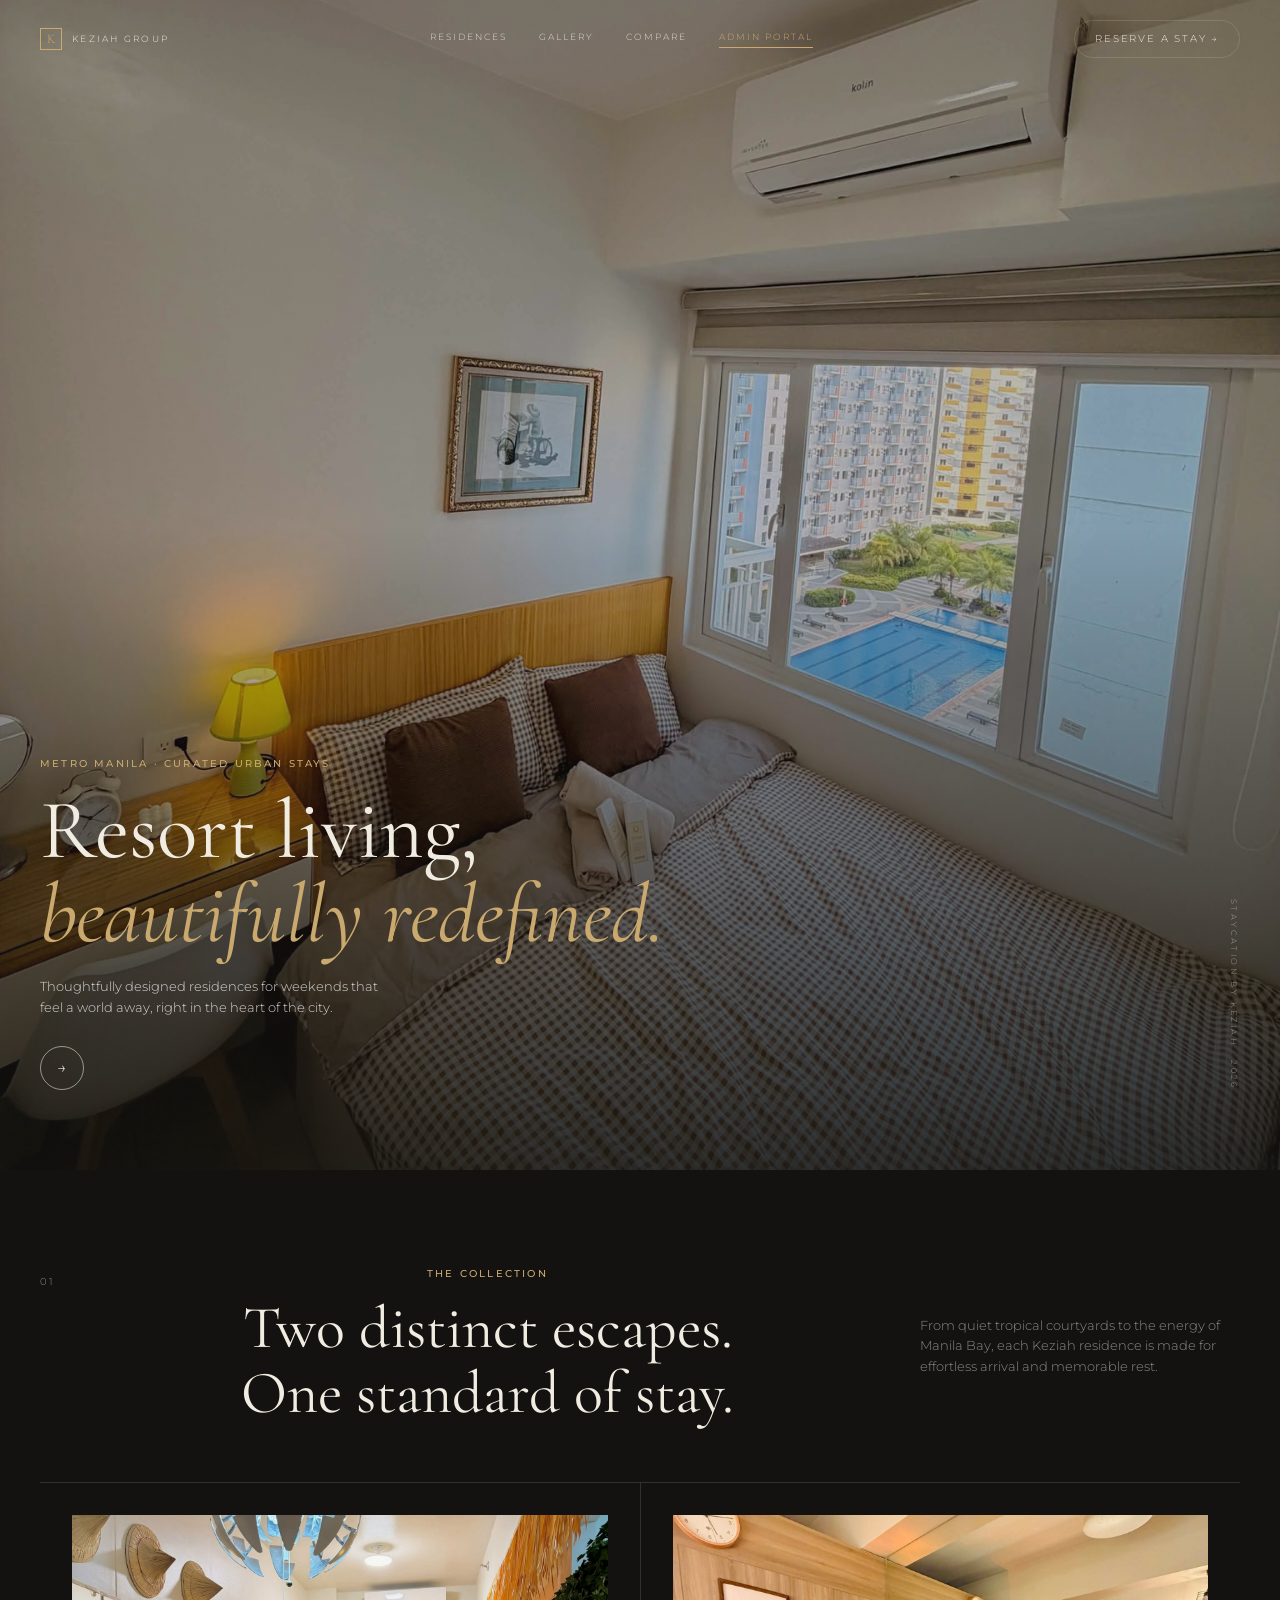
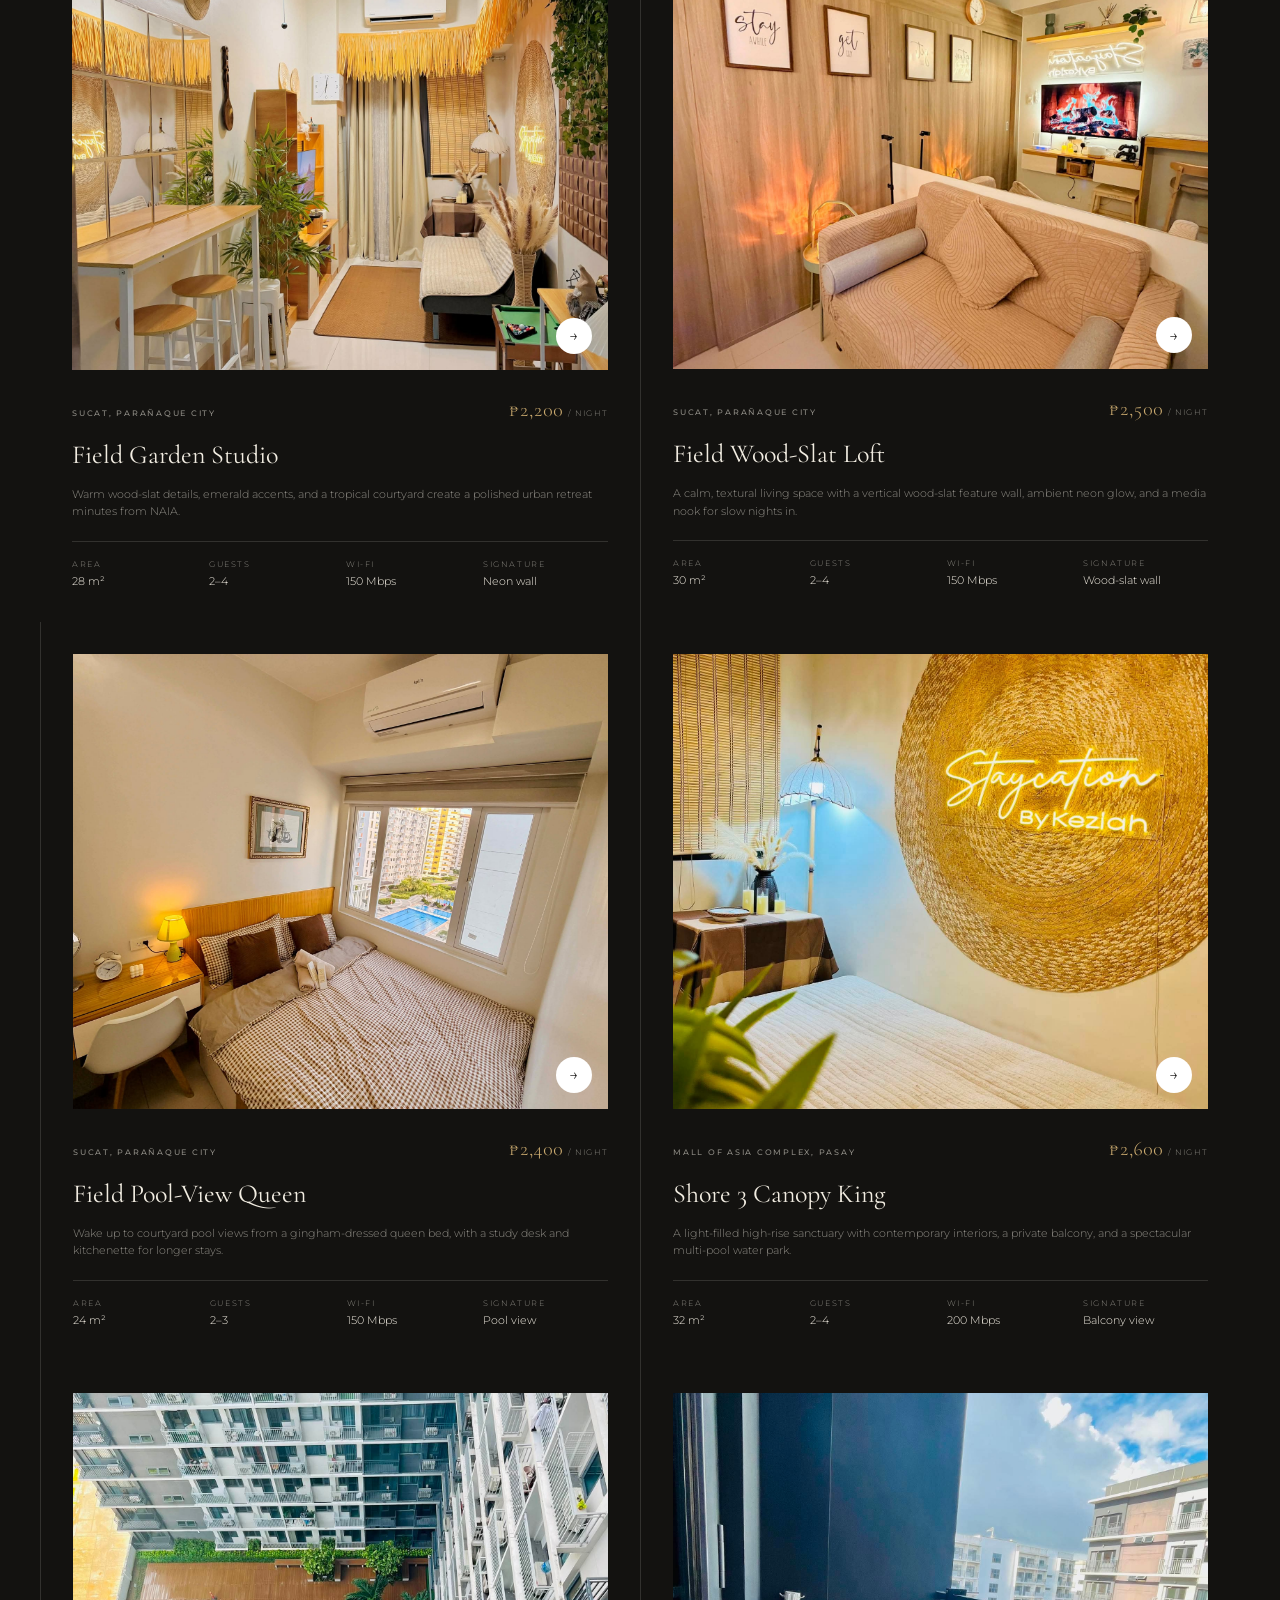
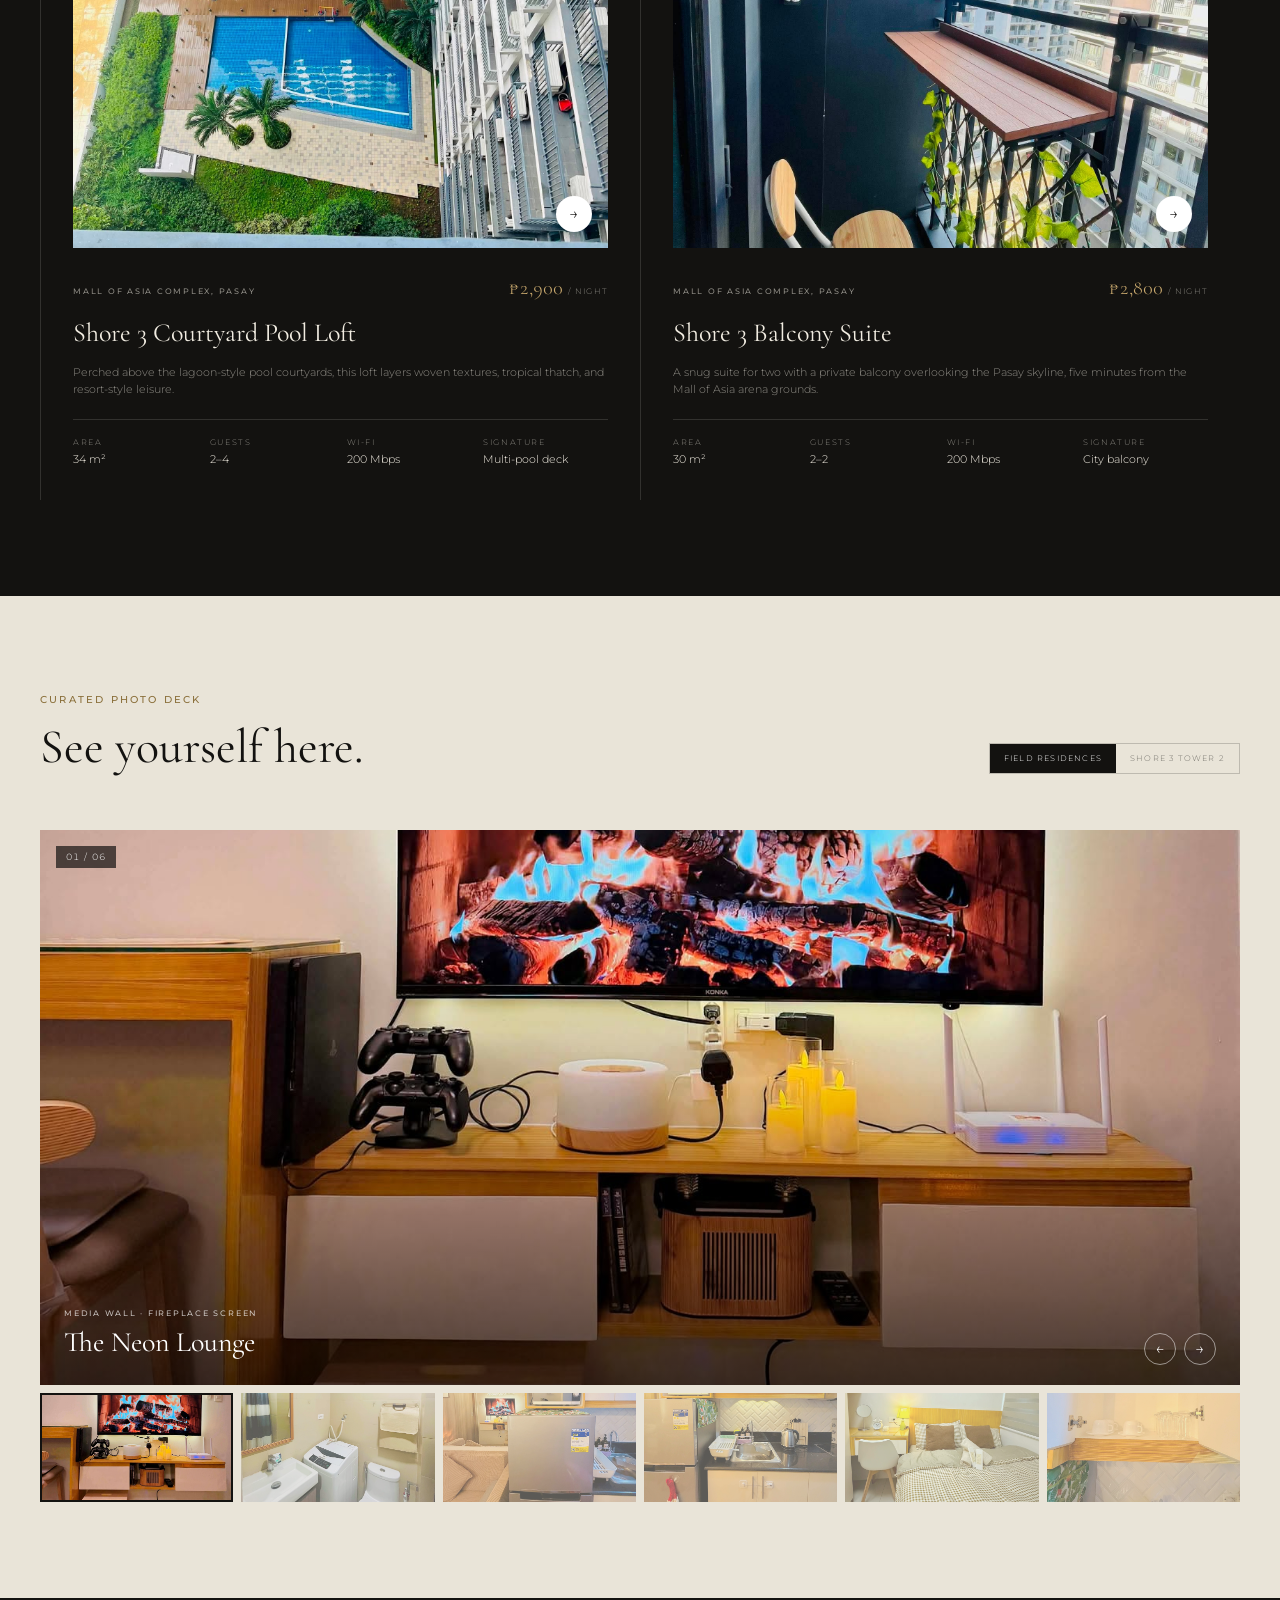
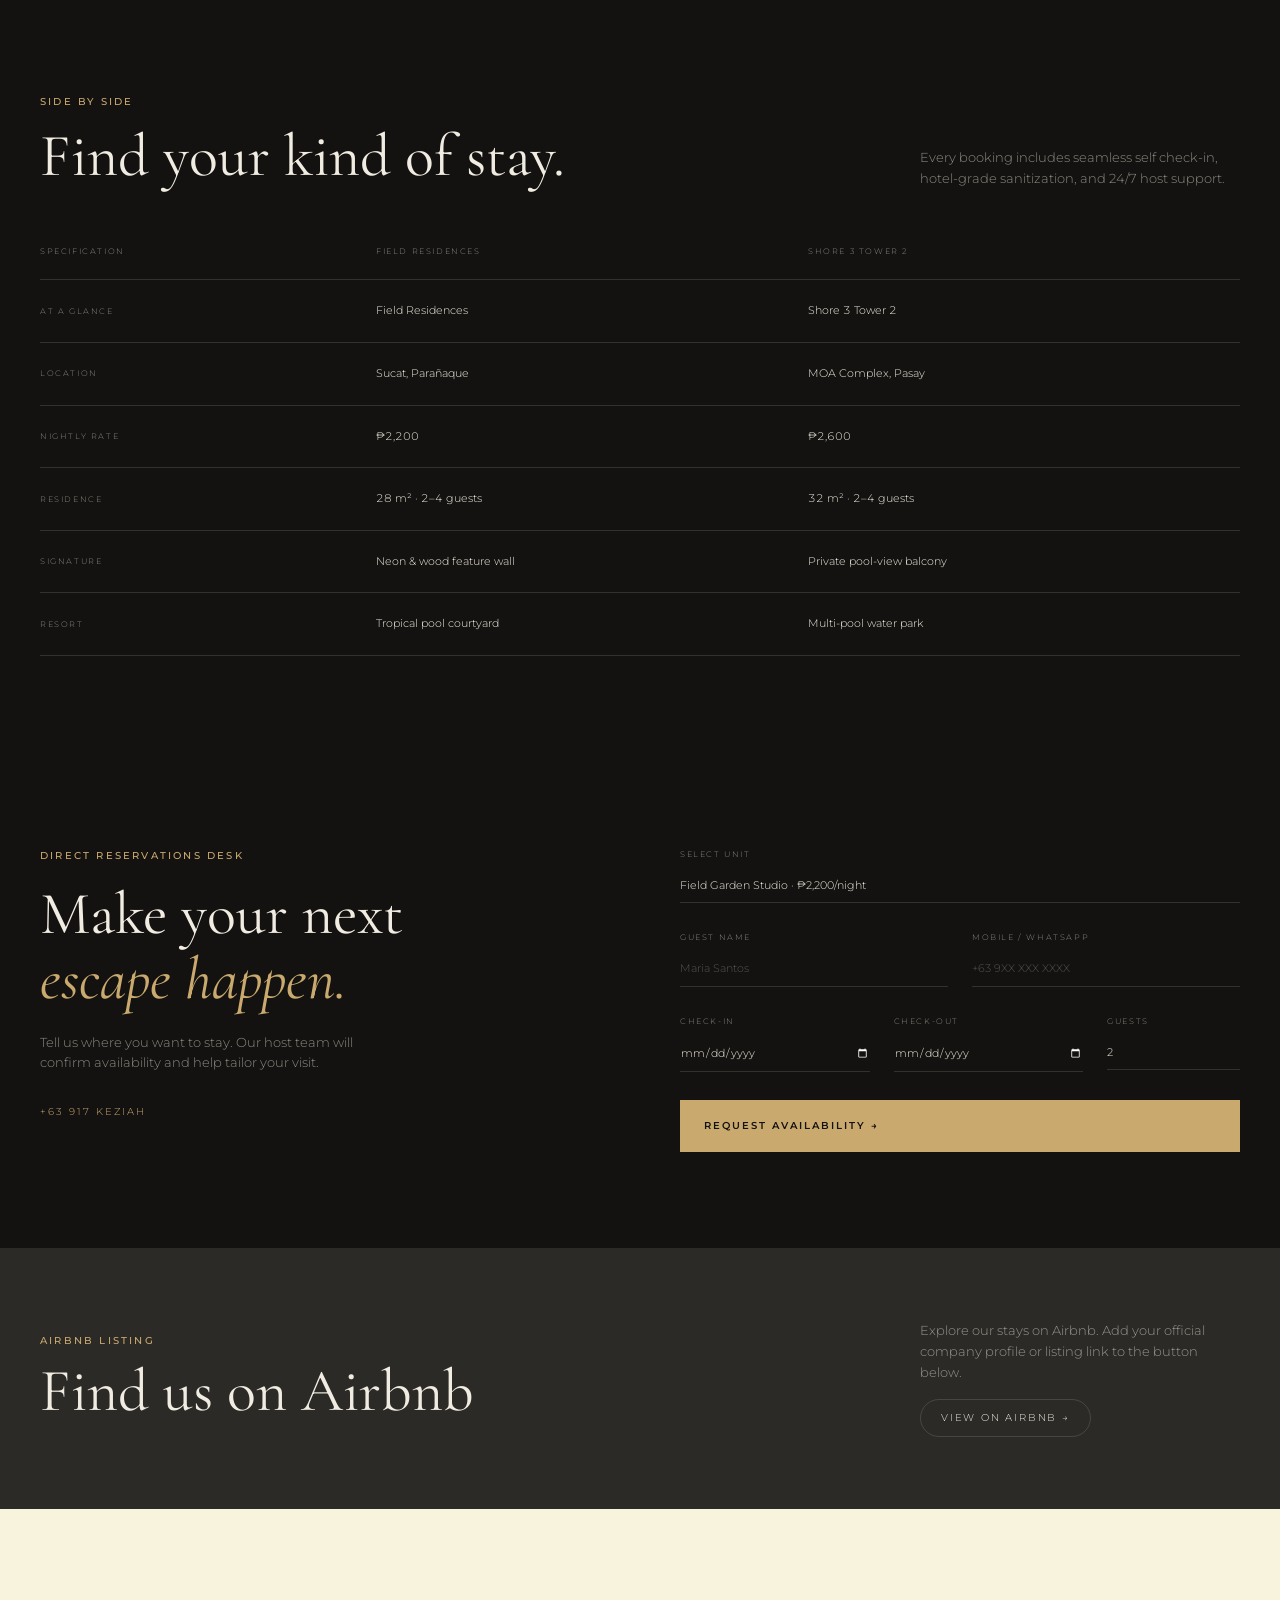
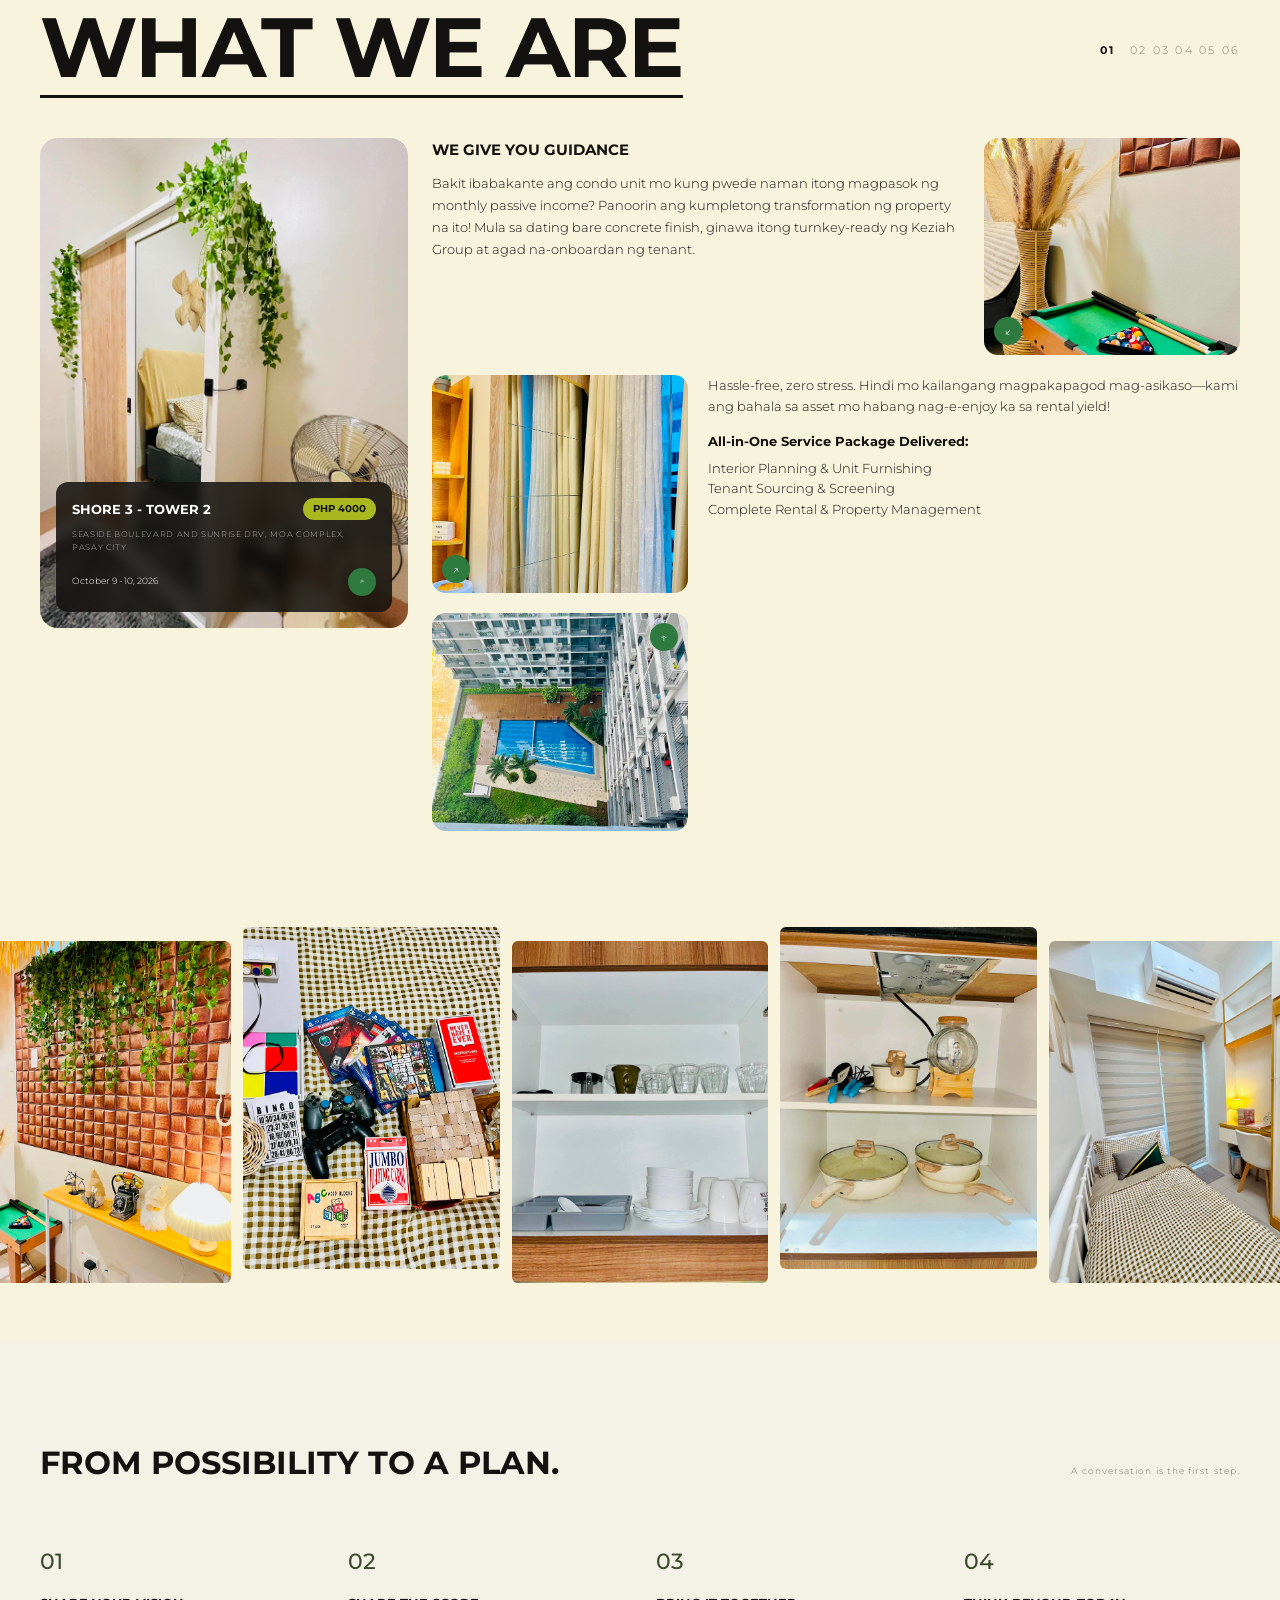
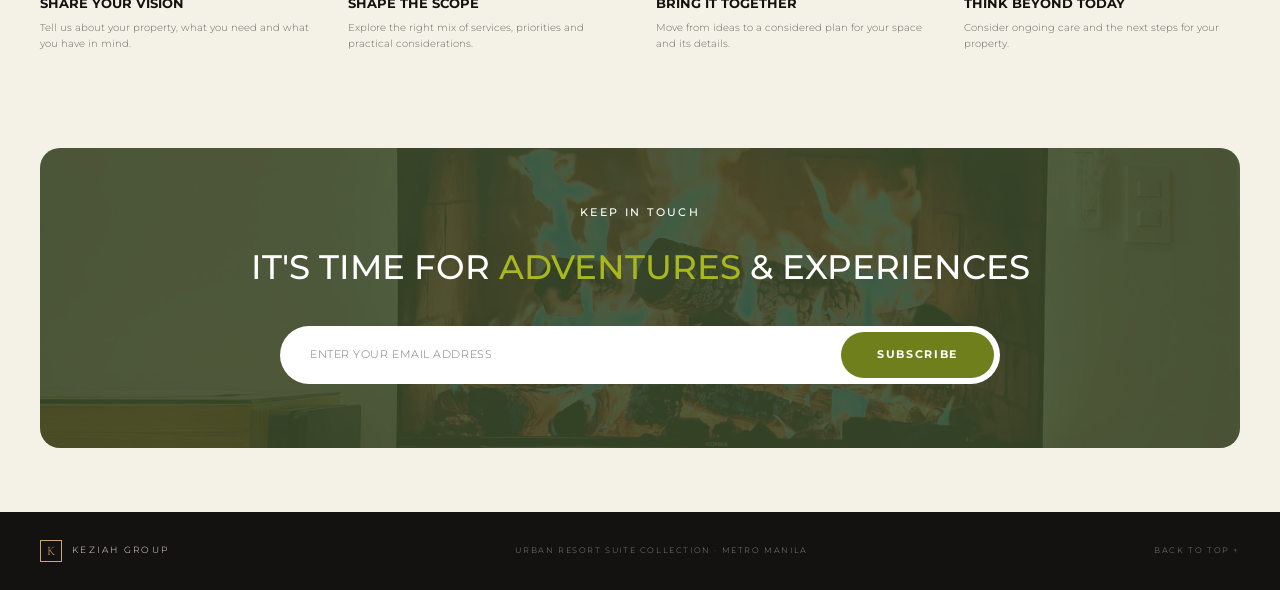
==== ForPresent/index.html @ 2ab42a8e "Commin" ====
<!DOCTYPE html>
<html lang="en">
<head>
  <meta charset="UTF-8" />
  <meta name="viewport" content="width=device-width, initial-scale=1.0" />
  <title>Keziah Group | Urban Resort Stays & Property Management</title>
  <meta name="description" content="Curated luxury urban resort staycations at SMDC Field Residences and Shore 3 Residences in Metro Manila, along with turnkey property management guidance." />
  <meta property="og:title" content="Keziah Group | Urban Resort Stays & Property Management" />
  <meta property="og:description" content="Curated luxury urban resort staycations at SMDC Field Residences and Shore 3 Residences in Metro Manila, along with turnkey property management guidance." />
  <meta property="og:type" content="website" />
  <meta name="twitter:card" content="summary_large_image" />

  <!-- Presentation build: HTML and CSS only. Interactive behavior (gallery controls,
       form handling, CMS sync) is added with JavaScript next semester. -->
  <link rel="preconnect" href="https://fonts.googleapis.com" />
  <link rel="preconnect" href="https://fonts.gstatic.com" crossorigin />
  <link href="https://fonts.googleapis.com/css2?family=Cormorant+Garamond:ital,wght@0,400;0,500;1,400&family=Montserrat:wght@300;400;500;600;700&display=swap" rel="stylesheet" />
  <link rel="stylesheet" href="style.css" />
</head>

<body id="top">

  <!-- Header -->
  <header class="site-header">
    <div class="container header-inner">
      <a href="#top" class="brand">
        <span class="brand-mark">K</span>
        <span class="brand-name">Keziah Group</span>
      </a>
      <nav class="nav">
        <a href="#residences">Residences</a>
        <a href="#gallery">Gallery</a>
        <a href="#compare">Compare</a>
        <a href="admin-dashboard.html" class="nav-admin">Admin Portal</a>
      </nav>
      <a href="#reservation" class="btn-outline">Reserve a Stay &rarr;</a>
    </div>
  </header>

  <main>

    <!-- 01. Hero -->
    <section class="hero" id="hero">
      <div class="hero-media">
        <img src="./images/HeroBgpic.jpg" alt="Luxury master bedroom at Keziah Group residences with panoramic outdoor pool view" />
        <div class="hero-scrim"></div>
      </div>
      <div class="container hero-content">
        <div class="hero-copy">
          <span class="kicker">Metro Manila &middot; Curated Urban Stays</span>
          <h1 class="hero-headline">
            Resort living,<br />
            <em>beautifully redefined.</em>
          </h1>
          <p>Thoughtfully designed residences for weekends that feel a world away, right in the heart of the city.</p>
          <a href="#residences" class="round-arrow">&rarr;</a>
        </div>
        <aside class="hero-meta">Staycation by Keziah &middot; 2026</aside>
      </div>
    </section>

    <!-- 02. Collection -->
    <section class="section-dark" id="residences">
      <div class="container">
        <div class="section-head collection-head">
          <span class="index">01</span>
          <div>
            <span class="kicker">The Collection</span>
            <h2 class="display">Two distinct escapes.<br />One standard of stay.</h2>
          </div>
          <p class="intro">From quiet tropical courtyards to the energy of Manila Bay, each Keziah residence is made for effortless arrival and memorable rest.</p>
        </div>
      </div>

      <div class="container residences-grid">
        <article class="residence">
          <div class="residence-media">
            <img src="./images/ResidencesFull.jpg" alt="Field Garden Studio at SMDC Field Residences" />
            <a href="#reservation" class="round-arrow small" aria-label="Reserve Field Garden Studio">&rarr;</a>
          </div>
          <div class="residence-body">
            <div class="residence-meta">
              <span class="small-caps">Sucat, Para&ntilde;aque City</span>
              <span class="rate">&#8369;2,200 <span class="per">/ night</span></span>
            </div>
            <h3 class="residence-title">Field Garden Studio</h3>
            <p>Warm wood-slat details, emerald accents, and a tropical courtyard create a polished urban retreat minutes from NAIA.</p>
            <ul class="specs">
              <li><span class="spec-label">Area</span><span class="spec-value">28 m&sup2;</span></li>
              <li><span class="spec-label">Guests</span><span class="spec-value">2&ndash;4</span></li>
              <li><span class="spec-label">Wi-Fi</span><span class="spec-value">150 Mbps</span></li>
              <li><span class="spec-label">Signature</span><span class="spec-value">Neon wall</span></li>
            </ul>
          </div>
        </article>

        <article class="residence">
          <div class="residence-media">
            <img src="./images/ResidenceLivingArea.jpg" alt="Field Wood-Slat Loft at SMDC Field Residences" />
            <a href="#reservation" class="round-arrow small" aria-label="Reserve Field Wood-Slat Loft">&rarr;</a>
          </div>
          <div class="residence-body">
            <div class="residence-meta">
              <span class="small-caps">Sucat, Para&ntilde;aque City</span>
              <span class="rate">&#8369;2,500 <span class="per">/ night</span></span>
            </div>
            <h3 class="residence-title">Field Wood-Slat Loft</h3>
            <p>A calm, textural living space with a vertical wood-slat feature wall, ambient neon glow, and a media nook for slow nights in.</p>
            <ul class="specs">
              <li><span class="spec-label">Area</span><span class="spec-value">30 m&sup2;</span></li>
              <li><span class="spec-label">Guests</span><span class="spec-value">2&ndash;4</span></li>
              <li><span class="spec-label">Wi-Fi</span><span class="spec-value">150 Mbps</span></li>
              <li><span class="spec-label">Signature</span><span class="spec-value">Wood-slat wall</span></li>
            </ul>
          </div>
        </article>

        <article class="residence">
          <div class="residence-media">
            <img src="./images/Field Residences Keziah Group/768962698_1026963896824913_1640508763953979682_n.jpg" alt="Field Pool-View Queen at SMDC Field Residences" />
            <a href="#reservation" class="round-arrow small" aria-label="Reserve Field Pool-View Queen">&rarr;</a>
          </div>
          <div class="residence-body">
            <div class="residence-meta">
              <span class="small-caps">Sucat, Para&ntilde;aque City</span>
              <span class="rate">&#8369;2,400 <span class="per">/ night</span></span>
            </div>
            <h3 class="residence-title">Field Pool-View Queen</h3>
            <p>Wake up to courtyard pool views from a gingham-dressed queen bed, with a study desk and kitchenette for longer stays.</p>
            <ul class="specs">
              <li><span class="spec-label">Area</span><span class="spec-value">24 m&sup2;</span></li>
              <li><span class="spec-label">Guests</span><span class="spec-value">2&ndash;3</span></li>
              <li><span class="spec-label">Wi-Fi</span><span class="spec-value">150 Mbps</span></li>
              <li><span class="spec-label">Signature</span><span class="spec-value">Pool view</span></li>
            </ul>
          </div>
        </article>

        <article class="residence">
          <div class="residence-media">
            <img src="./images/Shore3BedCanopy.jpg" alt="Shore 3 Canopy King at SMDC Shore 3 Residences" />
            <a href="#reservation" class="round-arrow small" aria-label="Reserve Shore 3 Canopy King">&rarr;</a>
          </div>
          <div class="residence-body">
            <div class="residence-meta">
              <span class="small-caps">Mall of Asia Complex, Pasay</span>
              <span class="rate">&#8369;2,600 <span class="per">/ night</span></span>
            </div>
            <h3 class="residence-title">Shore 3 Canopy King</h3>
            <p>A light-filled high-rise sanctuary with contemporary interiors, a private balcony, and a spectacular multi-pool water park.</p>
            <ul class="specs">
              <li><span class="spec-label">Area</span><span class="spec-value">32 m&sup2;</span></li>
              <li><span class="spec-label">Guests</span><span class="spec-value">2&ndash;4</span></li>
              <li><span class="spec-label">Wi-Fi</span><span class="spec-value">200 Mbps</span></li>
              <li><span class="spec-label">Signature</span><span class="spec-value">Balcony view</span></li>
            </ul>
          </div>
        </article>

        <article class="residence">
          <div class="residence-media">
            <img src="./images/Shore3pool.jpg" alt="Shore 3 Courtyard Pool Loft at SMDC Shore 3 Residences" />
            <a href="#reservation" class="round-arrow small" aria-label="Reserve Shore 3 Courtyard Pool Loft">&rarr;</a>
          </div>
          <div class="residence-body">
            <div class="residence-meta">
              <span class="small-caps">Mall of Asia Complex, Pasay</span>
              <span class="rate">&#8369;2,900 <span class="per">/ night</span></span>
            </div>
            <h3 class="residence-title">Shore 3 Courtyard Pool Loft</h3>
            <p>Perched above the lagoon-style pool courtyards, this loft layers woven textures, tropical thatch, and resort-style leisure.</p>
            <ul class="specs">
              <li><span class="spec-label">Area</span><span class="spec-value">34 m&sup2;</span></li>
              <li><span class="spec-label">Guests</span><span class="spec-value">2&ndash;4</span></li>
              <li><span class="spec-label">Wi-Fi</span><span class="spec-value">200 Mbps</span></li>
              <li><span class="spec-label">Signature</span><span class="spec-value">Multi-pool deck</span></li>
            </ul>
          </div>
        </article>

        <article class="residence">
          <div class="residence-media">
            <img src="./images/Shore3Balcony.jpg" alt="Shore 3 Balcony Suite at SMDC Shore 3 Residences" />
            <a href="#reservation" class="round-arrow small" aria-label="Reserve Shore 3 Balcony Suite">&rarr;</a>
          </div>
          <div class="residence-body">
            <div class="residence-meta">
              <span class="small-caps">Mall of Asia Complex, Pasay</span>
              <span class="rate">&#8369;2,800 <span class="per">/ night</span></span>
            </div>
            <h3 class="residence-title">Shore 3 Balcony Suite</h3>
            <p>A snug suite for two with a private balcony overlooking the Pasay skyline, five minutes from the Mall of Asia arena grounds.</p>
            <ul class="specs">
              <li><span class="spec-label">Area</span><span class="spec-value">30 m&sup2;</span></li>
              <li><span class="spec-label">Guests</span><span class="spec-value">2&ndash;2</span></li>
              <li><span class="spec-label">Wi-Fi</span><span class="spec-value">200 Mbps</span></li>
              <li><span class="spec-label">Signature</span><span class="spec-value">City balcony</span></li>
            </ul>
          </div>
        </article>
      </div>
    </section>

    <!-- 03. Gallery (CSS-only tabs: hidden radios switch the two photo decks) -->
    <section class="section-stone" id="gallery">
      <input class="css-tab-state" type="radio" name="gallery-tab" id="gallery-tab-field" checked />
      <input class="css-tab-state" type="radio" name="gallery-tab" id="gallery-tab-shore" />

      <div class="container">
        <div class="section-head">
          <div>
            <span class="kicker">Curated Photo Deck</span>
            <h2 class="display">See yourself here.</h2>
          </div>
          <div class="tabs">
            <label for="gallery-tab-field" class="tab">Field Residences</label>
            <label for="gallery-tab-shore" class="tab">Shore 3 Tower 2</label>
          </div>
        </div>

        <div class="gallery-view gallery-view-field">
          <figure class="deck-main">
            <img src="./images/SMDClivingarea.jpg" alt="Media wall with neon sign and fireplace screen in a Field Residences living area" />
            <div class="deck-scrim"></div>
            <span class="deck-counter">01 / 06</span>
            <figcaption class="deck-caption">
              <div>
                <span class="kicker">Media Wall &middot; Fireplace Screen</span>
                <h3>The Neon Lounge</h3>
              </div>
              <div class="deck-controls">
                <button type="button" class="round-btn" aria-label="Previous photograph">&larr;</button>
                <button type="button" class="round-btn" aria-label="Next photograph">&rarr;</button>
              </div>
            </figcaption>
          </figure>
          <ul class="thumbs">
            <li class="active"><img src="./images/SMDClivingarea.jpg" alt="The Neon Lounge" /></li>
            <li><img src="./images/Bathroom.jpg" alt="Rain & Chrome" /></li>
            <li><img src="./images/Field Residences Keziah Group/772177464_27746928598310769_3538866520957420293_n.jpg" alt="Soft Places to Land" /></li>
            <li><img src="./images/Field Residences Keziah Group/771572526_1922496205095044_3380486222252288733_n.jpg" alt="Morning Coffee Corner" /></li>
            <li><img src="./images/Field Residences Keziah Group/768554940_2280423522769728_146719134858119705_n.jpg" alt="Sleeps Like a Resort" /></li>
            <li><img src="./images/Field Residences Keziah Group/768307839_1091947016740290_1710103021768705760_n.jpg" alt="Stocked & Ready" /></li>
          </ul>
        </div>

        <div class="gallery-view gallery-view-shore">
          <figure class="deck-main">
            <img src="./images/Shore 3 Tower 2/766051810_28314050084858963_1056437649114870640_n.jpg" alt="Queen bed beneath the signature Staycation neon sign at Shore 3 Tower 2" />
            <div class="deck-scrim"></div>
            <span class="deck-counter">01 / 06</span>
            <figcaption class="deck-caption">
              <div>
                <span class="kicker">Signature Neon &middot; Queen Bed</span>
                <h3>Staycation Glow</h3>
              </div>
              <div class="deck-controls">
                <button type="button" class="round-btn" aria-label="Previous photograph">&larr;</button>
                <button type="button" class="round-btn" aria-label="Next photograph">&rarr;</button>
              </div>
            </figcaption>
          </figure>
          <ul class="thumbs">
            <li class="active"><img src="./images/Shore 3 Tower 2/766051810_28314050084858963_1056437649114870640_n.jpg" alt="Staycation Glow" /></li>
            <li><img src="./images/Shore 3 Tower 2/768823553_1070301085512799_5926388324576497862_n.jpg" alt="The Beach Room" /></li>
            <li><img src="./images/Shore 3 Tower 2/771693777_1076463458398359_4136069903078281382_n.jpg" alt="Slow Evenings" /></li>
            <li><img src="./images/Shore 3 Tower 2/768679304_1383037170632478_9091691338989067767_n.jpg" alt="Golden Hour Suite" /></li>
            <li><img src="./images/Shore 3 Tower 2/768576757_2910725872605695_6952919627241142653_n.jpg" alt="Cook-in Convenience" /></li>
            <li><img src="./images/Shore 3 Tower 2/771843542_1076937381686898_8510821433117670741_n.jpg" alt="Fresh & Functional" /></li>
          </ul>
        </div>
      </div>
    </section>

    <!-- 04. Comparison -->
    <section class="section-dark" id="compare">
      <div class="container">
        <div class="section-head">
          <div>
            <span class="kicker">Side By Side</span>
            <h2 class="display">Find your kind of stay.</h2>
          </div>
          <p class="intro">Every booking includes seamless self check-in, hotel-grade sanitization, and 24/7 host support.</p>
        </div>

        <div class="table-wrap">
          <table class="compare-table">
            <caption class="visually-hidden">Comparison of amenities and features between Field Residences and Shore 3 Tower 2</caption>
            <thead>
              <tr>
                <th scope="col">Specification</th>
                <th scope="col">Field Residences</th>
                <th scope="col">Shore 3 Tower 2</th>
              </tr>
            </thead>
            <tbody>
              <tr><th scope="row">At a Glance</th><td>Field Residences</td><td>Shore 3 Tower 2</td></tr>
              <tr><th scope="row">Location</th><td>Sucat, Para&ntilde;aque</td><td>MOA Complex, Pasay</td></tr>
              <tr><th scope="row">Nightly Rate</th><td>&#8369;2,200</td><td>&#8369;2,600</td></tr>
              <tr><th scope="row">Residence</th><td>28 m&sup2; &middot; 2&ndash;4 guests</td><td>32 m&sup2; &middot; 2&ndash;4 guests</td></tr>
              <tr><th scope="row">Signature</th><td>Neon &amp; wood feature wall</td><td>Private pool-view balcony</td></tr>
              <tr><th scope="row">Resort</th><td>Tropical pool courtyard</td><td>Multi-pool water park</td></tr>
            </tbody>
          </table>
        </div>
      </div>
    </section>

    <!-- 05. Reservation (form controls are presentational in this build) -->
    <section class="section-dark" id="reservation">
      <div class="container reservation-grid">
        <div>
          <span class="kicker">Direct Reservations Desk</span>
          <h2 class="display">Make your next<br /><em>escape happen.</em></h2>
          <p class="intro">Tell us where you want to stay. Our host team will confirm availability and help tailor your visit.</p>
          <a href="tel:+63917KEZIAH" class="phone">+63 917 KEZIAH</a>
        </div>

        <form class="reservation-form" action="#" method="post">
          <div class="field">
            <label for="select-property">Select Unit</label>
            <select id="select-property" name="property" required>
              <option value="field-garden-studio" selected>Field Garden Studio &middot; &#8369;2,200/night</option>
              <option value="field-wood-slat-loft">Field Wood-Slat Loft &middot; &#8369;2,500/night</option>
              <option value="field-pool-view-queen">Field Pool-View Queen &middot; &#8369;2,400/night</option>
              <option value="shore-3-canopy-king">Shore 3 Canopy King &middot; &#8369;2,600/night</option>
              <option value="shore-3-courtyard-pool-loft">Shore 3 Courtyard Pool Loft &middot; &#8369;2,900/night</option>
              <option value="shore-3-balcony-suite">Shore 3 Balcony Suite &middot; &#8369;2,800/night</option>
            </select>
          </div>
          <div class="row-halves">
            <div class="field">
              <label for="guest-name">Guest Name</label>
              <input type="text" id="guest-name" name="guest_name" placeholder="Maria Santos" required />
            </div>
            <div class="field">
              <label for="guest-mobile">Mobile / WhatsApp</label>
              <input type="tel" id="guest-mobile" name="guest_mobile" placeholder="+63 9XX XXX XXXX" required />
            </div>
          </div>
          <div class="row-thirds">
            <div class="field">
              <label for="check-in">Check-In</label>
              <input type="date" id="check-in" name="check_in" required />
            </div>
            <div class="field">
              <label for="check-out">Check-Out</label>
              <input type="date" id="check-out" name="check_out" required />
            </div>
            <div class="field">
              <label for="guests">Guests</label>
              <input type="number" id="guests" name="guests" min="1" max="8" value="2" required />
            </div>
          </div>
          <button type="submit" class="btn-gold">Request Availability &rarr;</button>
        </form>
      </div>
    </section>

    <!-- 06. Airbnb -->
    <section class="section-airbnb">
      <div class="container airbnb-row">
        <div>
          <span class="kicker">Airbnb Listing</span>
          <h2 class="display">Find us on Airbnb</h2>
        </div>
        <div class="airbnb-action">
          <p class="intro">Explore our stays on Airbnb. Add your official company profile or listing link to the button below.</p>
          <a href="https://airbnb.com" target="_blank" rel="noopener noreferrer" class="btn-outline">View on Airbnb &rarr;</a>
        </div>
      </div>
    </section>

    <!-- 07. What We Are -->
    <section class="section-cream" id="guidance">
      <div class="container">
        <div class="watermark-row">
          <h2 class="watermark">What We Are</h2>
          <div class="stepper">
            <span class="on">01</span>
            <span class="rest">02 03 04 05 06</span>
          </div>
        </div>

        <div class="guidance-grid">
          <article class="feature-card">
            <img src="./images/Shore 3 Tower 2/767945232_1774249997046418_3164012983819070313_n.jpg" alt="Shore 3 Tower 2 bedroom with open wardrobe, standing fan, and woven ceiling fan detail" />
            <div class="feature-body">
              <div class="feature-top">
                <span class="unit">Shore 3 - Tower 2</span>
                <span class="price">PHP 4000</span>
              </div>
              <address>Seaside Boulevard and Sunrise Drv, MOA Complex, Pasay City</address>
              <div class="feature-foot">
                <time datetime="2026-10-09">October 9 - 10, 2026</time>
                <a href="#reservation" class="corner-btn" aria-label="Inquire about Shore 3 Tower 2">&#8599;</a>
              </div>
            </div>
          </article>

          <div class="bento">
            <div class="bento-text">
              <h3>We Give You Guidance</h3>
              <p>Bakit ibabakante ang condo unit mo kung pwede naman itong magpasok ng monthly passive income? Panoorin ang kumpletong transformation ng property na ito! Mula sa dating bare concrete finish, ginawa itong turnkey-ready ng Keziah Group at agad na-onboardan ng tenant.</p>
            </div>
            <div class="tile">
              <img src="./images/Shore 3 Tower 2/764817234_1439947934846393_7141973612724028055_n.jpg" alt="Recreation nook with mini pool table and pampas grass" />
              <span class="badge">&#8601;</span>
            </div>
            <div class="tile">
              <img src="./images/Shore 3 Tower 2/764550634_2268456940385711_9034622465181755152_n.jpg" alt="Turnkey hallway entryway with floor-to-ceiling mirror and drapery" />
              <span class="badge">&#8599;</span>
            </div>
            <aside class="callout">
              <p>Hassle-free, zero stress. Hindi mo kailangang magpakapagod mag-asikaso&mdash;kami ang bahala sa asset mo habang nag-e-enjoy ka sa rental yield!</p>
              <h4>All-in-One Service Package Delivered:</h4>
              <ul>
                <li>Interior Planning &amp; Unit Furnishing</li>
                <li>Tenant Sourcing &amp; Screening</li>
                <li>Complete Rental &amp; Property Management</li>
              </ul>
            </aside>
            <div class="tile">
              <img src="./images/Shore 3 Tower 2/764531179_1577152200723843_4224525762653773561_n.jpg" alt="Overhead view of the Shore 3 resort swimming pool courtyard" />
              <span class="badge right">&#8593;</span>
            </div>
          </div>
        </div>
      </div>
    </section>

    <!-- 08. Strip -->
    <section class="strip">
      <ul class="strip-grid">
        <li><img src="./images/Shore 3 Tower 2/765262232_1565639328598598_8146226615440787069_n.jpg" alt="Furnished console with green plant wall and media unit" /></li>
        <li><img src="./images/Shore 3 Tower 2/765854310_1562364878867951_5754192265759222059_n.jpg" alt="Flat lay of board games and entertainment" /></li>
        <li><img src="./images/Shore 3 Tower 2/766913541_2182149682496487_4691545108049705565_n.jpg" alt="Kitchen dish cabinet with stocked tableware" /></li>
        <li><img src="./images/Shore 3 Tower 2/767560130_1437800851492750_6921806562521652572_n.jpg" alt="Cookware cabinet with pots and pans" /></li>
        <li><img src="./images/Field Residences Keziah Group/771379113_1078403004879967_8509299371973973024_n.jpg" alt="Single bed with study desk and mirrored wardrobe" /></li>
      </ul>
    </section>

    <!-- 09. Process -->
    <section class="section-light" id="process">
      <div class="container">
        <div class="process-head">
          <h2>From Possibility to a Plan.</h2>
          <span>A conversation is the first step.</span>
        </div>
        <div class="steps">
          <div class="step"><span class="step-no">01</span><h3>Share Your Vision</h3><p>Tell us about your property, what you need and what you have in mind.</p></div>
          <div class="step"><span class="step-no">02</span><h3>Shape the Scope</h3><p>Explore the right mix of services, priorities and practical considerations.</p></div>
          <div class="step"><span class="step-no">03</span><h3>Bring It Together</h3><p>Move from ideas to a considered plan for your space and its details.</p></div>
          <div class="step"><span class="step-no">04</span><h3>Think Beyond Today</h3><p>Consider ongoing care and the next steps for your property.</p></div>
        </div>
      </div>
    </section>

    <!-- 10. Newsletter -->
    <section class="newsletter">
      <div class="container">
        <div class="newsletter-card">
          <img class="newsletter-bg" src="./images/Field Residences Keziah Group/770387571_1041868808552276_2176791805857020544_n.jpg" alt="Staycation neon sign above a lit fireplace screen in a Keziah suite" />
          <div class="newsletter-inner">
            <span class="badge-text">Keep In Touch</span>
            <h2>It's Time For <em>Adventures</em> &amp; Experiences</h2>
            <form class="newsletter-form" action="#" method="post">
              <label for="newsletter-email" class="visually-hidden">Email address</label>
              <input type="email" id="newsletter-email" name="email" placeholder="ENTER YOUR EMAIL ADDRESS" required />
              <button type="submit">Subscribe</button>
            </form>
          </div>
        </div>
      </div>
    </section>

  </main>

  <!-- Footer -->
  <footer class="site-footer">
    <div class="container footer-inner">
      <div class="brand">
        <span class="brand-mark">K</span>
        <span class="brand-name">Keziah Group</span>
      </div>
      <p>Urban Resort Suite Collection &middot; Metro Manila</p>
      <a href="#top">Back to Top &uarr;</a>
    </div>
  </footer>

</body>
</html>
---- ForPresent/style.css ----
/* =========================================================
   Keziah Group — style.css
   ========================================================= */

/* ---------- Tokens ---------- */
:root {
  --ink: #131210;
  --ink-2: #1b1a17;
  --ink-3: #2b2a27;
  --stone: #e9e4d8;
  --cream: #f7f3dc;
  --light: #f4f1e6;
  --gold: #c9a96e;
  --olive: #3b4a2b;
  --lime: #a8b81e;
  --text: #f1ece1;
  --muted: rgba(241, 236, 225, 0.55);
  --line: rgba(241, 236, 225, 0.14);
  --serif: "Cormorant Garamond", Georgia, serif;
  --sans: "Montserrat", system-ui, sans-serif;
  --max: 1200px;
}

/* ---------- Reset & base ---------- */
*,
*::before,
*::after {
  box-sizing: border-box;
}
html {
  scroll-behavior: smooth;
}
body {
  margin: 0;
  font-family: var(--sans);
  font-weight: 300;
  line-height: 1.6;
  color: var(--text);
  background: var(--ink);
}
img {
  display: block;
  max-width: 100%;
}
a {
  color: inherit;
  text-decoration: none;
}
ul {
  list-style: none;
  margin: 0;
  padding: 0;
}
h1,
h2,
h3,
h4,
p,
figure,
address {
  margin: 0;
  font-style: normal;
}
button,
input,
select {
  font: inherit;
  color: inherit;
}
button {
  cursor: pointer;
}

.container {
  width: min(100% - 48px, var(--max));
  margin-inline: auto;
}
.visually-hidden {
  position: absolute;
  width: 1px;
  height: 1px;
  overflow: hidden;
  clip: rect(0 0 0 0);
  white-space: nowrap;
}

/* ---------- Shared text styles ---------- */
.kicker,
.small-caps,
.badge-text {
  display: block;
  font-size: 10px;
  font-weight: 500;
  letter-spacing: 0.22em;
  text-transform: uppercase;
  color: var(--gold);
}
.display {
  font-family: var(--serif);
  font-weight: 400;
  font-size: clamp(36px, 5vw, 60px);
  line-height: 1.08;
}
.display em,
.hero-headline em {
  font-style: italic;
  color: var(--gold);
}
.intro {
  font-size: 13px;
  color: var(--muted);
  max-width: 320px;
}

/* ---------- Buttons ---------- */
.btn-outline {
  display: inline-block;
  padding: 10px 20px;
  border: 1px solid var(--line);
  border-radius: 999px;
  font-size: 10px;
  letter-spacing: 0.18em;
  text-transform: uppercase;
  transition:
    border-color 0.2s,
    color 0.2s;
}
.btn-outline:hover {
  border-color: var(--gold);
  color: var(--gold);
}

.btn-gold {
  width: 100%;
  padding: 18px 24px;
  border: 0;
  background: var(--gold);
  color: var(--ink);
  font-size: 10px;
  font-weight: 600;
  letter-spacing: 0.2em;
  text-transform: uppercase;
  text-align: left;
  transition: filter 0.2s;
}
.btn-gold:hover {
  filter: brightness(1.08);
}

.round-arrow,
.round-btn,
.corner-btn {
  display: inline-grid;
  place-items: center;
  border-radius: 50%;
  transition:
    background 0.2s,
    color 0.2s;
}
.round-arrow {
  width: 44px;
  height: 44px;
  border: 1px solid rgba(255, 255, 255, 0.5);
  margin-top: 28px;
}
.round-arrow:hover {
  background: #fff;
  color: var(--ink);
}
.round-arrow.small {
  position: absolute;
  right: 16px;
  bottom: 16px;
  margin: 0;
  background: #fff;
  color: var(--ink);
  border: 0;
  width: 36px;
  height: 36px;
}

/* ---------- Header ---------- */
.site-header {
  position: absolute;
  inset: 0 0 auto 0;
  z-index: 10;
}
.header-inner {
  display: flex;
  align-items: center;
  justify-content: space-between;
  padding-block: 20px;
}
.brand {
  display: inline-flex;
  align-items: center;
  gap: 10px;
}
.brand-mark {
  display: grid;
  place-items: center;
  width: 22px;
  height: 22px;
  border: 1px solid var(--gold);
  font-family: var(--serif);
  font-size: 13px;
  color: var(--gold);
}
.brand-name {
  font-size: 9px;
  letter-spacing: 0.25em;
  text-transform: uppercase;
}
.nav {
  display: flex;
  gap: 32px;
}
.nav a {
  font-size: 9px;
  letter-spacing: 0.22em;
  text-transform: uppercase;
  color: rgba(255, 255, 255, 0.75);
}
.nav a:hover {
  color: var(--gold);
}

/* ---------- Hero ---------- */
.hero {
  position: relative;
  min-height: 130vh;
  display: flex;
  align-items: flex-end;
  padding-bottom: 80px;
  overflow: hidden;
}
.hero-media {
  position: absolute;
  inset: 0;
}
.hero-media img {
  width: 100%;
  height: 100%;
  object-fit: cover;
  object-position: center 75%;
}
.hero-scrim {
  position: absolute;
  inset: 0;
  background: linear-gradient(
    to top,
    rgba(19, 18, 16, 0.85) 0%,
    rgba(19, 18, 16, 0.25) 55%,
    rgba(19, 18, 16, 0.35) 100%
  );
}
.hero-content {
  position: relative;
  display: flex;
  justify-content: space-between;
  align-items: flex-end;
}
.hero-headline {
  margin: 16px 0 20px;
  font-family: var(--serif);
  font-weight: 400;
  font-size: clamp(44px, 7vw, 84px);
  line-height: 1;
}
.hero-copy p {
  max-width: 340px;
  font-size: 13px;
  color: rgba(255, 255, 255, 0.8);
}
.hero-meta {
  writing-mode: vertical-rl;
  font-size: 8px;
  letter-spacing: 0.3em;
  text-transform: uppercase;
  color: var(--muted);
}

/* ---------- Sections ---------- */
.section-dark,
.section-stone,
.section-cream,
.section-light,
.section-airbnb {
  padding-block: 96px;
}
.section-dark {
  background: var(--ink);
}
.section-stone {
  background: var(--stone);
  color: var(--ink);
}
.section-cream {
  background: var(--cream);
  color: var(--ink);
}
.section-light {
  background: var(--light);
  color: var(--ink);
}
.section-airbnb {
  background: var(--ink-3);
  padding-block: 72px;
}
.section-stone .kicker {
  color: #8a6f3a;
}

.section-head {
  display: flex;
  justify-content: space-between;
  align-items: flex-end;
  gap: 32px;
  margin-bottom: 56px;
}
.section-head .kicker {
  margin-bottom: 14px;
}

/* Collection head: index | title | intro */
.collection-head {
  align-items: flex-start;
}
.collection-head .index {
  font-size: 10px;
  color: var(--muted);
  letter-spacing: 0.2em;
  padding-top: 8px;
}
.collection-head > div {
  flex: 1;
  text-align: center;
}
.collection-head .intro {
  align-self: center;
}

/* ---------- Residences ---------- */
.residences-grid {
  display: grid;
  grid-template-columns: repeat(2, 1fr);
  border-top: 1px solid var(--line);
}
.residence {
  padding: 32px;
}
.residence + .residence {
  border-left: 1px solid var(--line);
}
.residence-media {
  position: relative;
  aspect-ratio: 4 / 3.4;
  overflow: hidden;
}
.residence-media img {
  width: 100%;
  height: 100%;
  object-fit: cover;
  transition: transform 0.6s;
}
.residence:hover .residence-media img {
  transform: scale(1.04);
}
.residence-body {
  padding-top: 24px;
}
.residence-meta {
  display: flex;
  justify-content: space-between;
  align-items: baseline;
}
.small-caps {
  color: var(--muted);
  font-size: 8px;
}
.rate {
  font-family: var(--serif);
  font-size: 20px;
  color: var(--gold);
}
.per {
  font-family: var(--sans);
  font-size: 8px;
  letter-spacing: 0.15em;
  text-transform: uppercase;
  color: var(--muted);
}
.residence-title {
  margin: 8px 0 10px;
  font-family: var(--serif);
  font-weight: 400;
  font-size: 26px;
}
.residence-body p {
  font-size: 11px;
  color: var(--muted);
}
.specs {
  display: grid;
  grid-template-columns: repeat(4, 1fr);
  gap: 12px;
  margin-top: 20px;
  padding-top: 16px;
  border-top: 1px solid var(--line);
}
.specs li {
  display: flex;
  flex-direction: column;
  gap: 2px;
}
.spec-label {
  font-size: 8px;
  letter-spacing: 0.2em;
  text-transform: uppercase;
  color: var(--muted);
}
.spec-value {
  font-size: 11px;
}

/* ---------- Gallery ---------- */
.section-stone .display {
  font-size: clamp(32px, 4vw, 48px);
}
.tabs {
  display: flex;
  border: 1px solid rgba(19, 18, 16, 0.2);
}
.tab {
  padding: 8px 14px;
  border: 0;
  background: transparent;
  font-size: 8px;
  letter-spacing: 0.15em;
  text-transform: uppercase;
  color: rgba(19, 18, 16, 0.55);
}
.tab.active {
  background: var(--ink);
  color: #fff;
}

.deck-main {
  position: relative;
  aspect-ratio: 16 / 7.4;
  overflow: hidden;
}
.deck-main img {
  width: 100%;
  height: 100%;
  object-fit: cover;
  object-position: center 75%;
}
.deck-scrim {
  position: absolute;
  inset: 0;
  background: linear-gradient(to top, rgba(0, 0, 0, 0.65), transparent 55%);
}
.deck-counter {
  position: absolute;
  top: 16px;
  left: 16px;
  padding: 4px 10px;
  background: rgba(19, 18, 16, 0.7);
  font-size: 9px;
  letter-spacing: 0.15em;
  color: #fff;
}
.deck-caption {
  position: absolute;
  inset: auto 24px 20px 24px;
  display: flex;
  justify-content: space-between;
  align-items: flex-end;
  color: #fff;
}
.deck-caption .kicker {
  color: rgba(255, 255, 255, 0.7);
  font-size: 8px;
}
.deck-caption h3 {
  font-family: var(--serif);
  font-weight: 400;
  font-size: 28px;
}
.deck-controls {
  display: flex;
  gap: 8px;
}
.round-btn {
  width: 32px;
  height: 32px;
  border: 1px solid rgba(255, 255, 255, 0.5);
  background: transparent;
}
.round-btn:hover {
  background: #fff;
  color: var(--ink);
}

.thumbs {
  display: grid;
  grid-template-columns: repeat(6, 1fr);
  gap: 8px;
  margin-top: 8px;
}
.thumbs li {
  aspect-ratio: 16 / 9;
  overflow: hidden;
  opacity: 0.6;
  cursor: pointer;
  transition: opacity 0.2s;
}
.thumbs li:hover,
.thumbs li.active {
  opacity: 1;
}
.thumbs li.active {
  outline: 2px solid var(--ink);
  outline-offset: -2px;
}
.thumbs img {
  width: 100%;
  height: 100%;
  object-fit: cover;
  object-position: center 75%;
}

/* ---------- Comparison ---------- */
.table-wrap {
  overflow-x: auto;
}
.compare-table {
  width: 100%;
  border-collapse: collapse;
  font-size: 11px;
}
.compare-table th,
.compare-table td {
  padding: 22px 0;
  text-align: left;
  font-weight: 300;
  border-bottom: 1px solid var(--line);
}
.compare-table thead th {
  padding-top: 0;
  font-size: 8px;
  letter-spacing: 0.2em;
  text-transform: uppercase;
  color: var(--muted);
}
.compare-table tbody th {
  width: 28%;
  font-size: 8px;
  letter-spacing: 0.2em;
  text-transform: uppercase;
  color: var(--muted);
}

/* ---------- Reservation ---------- */
.reservation-grid {
  display: grid;
  grid-template-columns: 1fr 1fr;
  gap: 80px;
  align-items: start;
}
.reservation-grid .kicker {
  margin-bottom: 18px;
}
.reservation-grid .intro {
  margin-block: 20px 24px;
}
.phone {
  font-size: 10px;
  letter-spacing: 0.2em;
  color: var(--gold);
}

.reservation-form {
  display: grid;
  gap: 28px;
}
.row-halves {
  display: grid;
  grid-template-columns: 1fr 1fr;
  gap: 24px;
}
.field {
  display: flex;
  flex-direction: column;
  gap: 8px;
}
.field label {
  font-size: 8px;
  letter-spacing: 0.2em;
  text-transform: uppercase;
  color: var(--muted);
}
.field input,
.field select {
  padding: 8px 0;
  border: 0;
  border-bottom: 1px solid var(--line);
  background: transparent;
  font-size: 11px;
  outline: none;
  border-radius: 0;
  appearance: none;
}
.field input::placeholder {
  color: rgba(241, 236, 225, 0.3);
}
.field input:focus,
.field select:focus {
  border-bottom-color: var(--gold);
}
.field option {
  color: var(--ink);
}

/* ---------- Airbnb ---------- */
.airbnb-row {
  display: flex;
  justify-content: space-between;
  align-items: center;
  gap: 32px;
}
.airbnb-row .kicker {
  margin-bottom: 10px;
}
.airbnb-action {
  display: grid;
  gap: 16px;
  justify-items: start;
  max-width: 320px;
}

/* ---------- What We Are ---------- */
.watermark-row {
  display: flex;
  justify-content: space-between;
  align-items: center;
  margin-bottom: 40px;
}
.watermark {
  font-family: var(--sans);
  font-weight: 700;
  font-size: clamp(40px, 7vw, 84px);
  text-transform: uppercase;
  letter-spacing: -0.02em;
  line-height: 1;
  padding-bottom: 6px;
  border-bottom: 3px solid var(--ink);
}
.stepper {
  font-size: 11px;
  letter-spacing: 0.2em;
  color: rgba(19, 18, 16, 0.5);
}
.stepper .on {
  color: var(--ink);
  font-weight: 700;
  margin-right: 10px;
}

.guidance-grid {
  display: grid;
  grid-template-columns: 1fr 2.2fr;
  gap: 24px;
  align-items: start;
}

.feature-card {
  position: relative;
  border-radius: 18px;
  overflow: hidden;
  background: var(--ink);
  aspect-ratio: 3 / 4;
  color: #fff;
}
.feature-card img {
  width: 100%;
  height: 100%;
  object-fit: cover;
}
.feature-body {
  position: absolute;
  inset: auto 16px 16px 16px;
  padding: 16px;
  border-radius: 12px;
  background: rgba(19, 18, 16, 0.85);
  backdrop-filter: blur(6px);
}
.feature-top {
  display: flex;
  justify-content: space-between;
  align-items: center;
}
.unit {
  font-weight: 700;
  font-size: 13px;
  text-transform: uppercase;
}
.price {
  padding: 3px 10px;
  border-radius: 999px;
  background: var(--lime);
  color: var(--ink);
  font-size: 10px;
  font-weight: 700;
}
.feature-body address {
  margin: 8px 0 14px;
  font-size: 8px;
  text-transform: uppercase;
  letter-spacing: 0.08em;
  color: rgba(255, 255, 255, 0.65);
}
.feature-foot {
  display: flex;
  justify-content: space-between;
  align-items: center;
  font-size: 9px;
}
.corner-btn {
  width: 28px;
  height: 28px;
  background: #2f7a3f;
  color: #fff;
}

.bento {
  display: grid;
  grid-template-columns: repeat(3, 1fr);
  gap: 20px;
  align-items: start;
}
.bento-text {
  grid-column: span 2;
}
.bento-text h3 {
  font-size: 15px;
  font-weight: 700;
  text-transform: uppercase;
  margin-bottom: 10px;
}
.bento-text p {
  font-size: 13px;
  line-height: 1.7;
}
.tile {
  position: relative;
  aspect-ratio: 4 / 3.4;
  border-radius: 14px;
  overflow: hidden;
}
.tile img {
  width: 100%;
  height: 100%;
  object-fit: cover;
}
.badge {
  position: absolute;
  left: 10px;
  bottom: 10px;
  display: grid;
  place-items: center;
  width: 28px;
  height: 28px;
  border-radius: 50%;
  background: #2f7a3f;
  color: #fff;
  font-size: 13px;
}
.badge.right {
  left: auto;
  right: 10px;
  top: 10px;
  bottom: auto;
}
.callout {
  grid-column: span 2;
  font-size: 13px;
}
.callout p {
  margin-bottom: 14px;
}
.callout h4 {
  font-weight: 700;
  margin-bottom: 6px;
}
.callout li {
  padding-left: 0;
}

/* ---------- Strip ---------- */
.strip {
  background: var(--cream);
  padding-bottom: 72px;
  overflow: hidden;
}
.strip-grid {
  display: grid;
  grid-template-columns: repeat(5, 1fr);
  gap: 12px;
  width: 104%;
  margin-left: -2%;
}
.strip-grid li {
  aspect-ratio: 3 / 4;
  overflow: hidden;
  border-radius: 6px;
}
.strip-grid li:nth-child(odd) {
  transform: translateY(14px);
}
.strip-grid img {
  width: 100%;
  height: 100%;
  object-fit: cover;
}

/* ---------- Process ---------- */
.process-head {
  display: flex;
  justify-content: space-between;
  align-items: baseline;
  margin-bottom: 56px;
}
.process-head h2 {
  font-size: clamp(22px, 3vw, 32px);
  font-weight: 700;
  text-transform: uppercase;
}
.process-head span {
  font-size: 9px;
  letter-spacing: 0.12em;
  color: rgba(19, 18, 16, 0.55);
}
.steps {
  display: grid;
  grid-template-columns: repeat(4, 1fr);
  gap: 32px;
}
.step-no {
  display: block;
  font-size: 22px;
  font-weight: 500;
  color: var(--olive);
  margin-bottom: 14px;
}
.step h3 {
  font-size: 13px;
  font-weight: 700;
  text-transform: uppercase;
  margin-bottom: 6px;
}
.step p {
  font-size: 10px;
  color: rgba(19, 18, 16, 0.6);
}

/* ---------- Newsletter ---------- */
.newsletter {
  background: var(--light);
  padding-bottom: 64px;
}
.newsletter-card {
  position: relative;
  overflow: hidden;
  border-radius: 20px;
  background: var(--olive);
  color: #fff;
}
.newsletter-bg {
  position: absolute;
  inset: 0;
  width: 100%;
  height: 100%;
  object-fit: cover;
  opacity: 0.12;
}
.newsletter-inner {
  position: relative;
  padding: 56px 32px 64px;
  text-align: center;
}
.badge-text {
  color: #fff;
  font-size: 11px;
  margin-bottom: 18px;
}
.newsletter-inner h2 {
  font-size: clamp(22px, 3.2vw, 34px);
  font-weight: 500;
  text-transform: uppercase;
  margin-bottom: 32px;
}
.newsletter-inner h2 em {
  font-style: normal;
  color: var(--lime);
}
.newsletter-form {
  display: flex;
  max-width: 720px;
  margin-inline: auto;
  padding: 6px;
  border-radius: 999px;
  background: #fff;
}
.newsletter-form input {
  flex: 1;
  padding: 0 24px;
  border: 0;
  background: transparent;
  color: var(--ink);
  font-size: 11px;
  letter-spacing: 0.05em;
  outline: none;
}
.newsletter-form button {
  padding: 14px 36px;
  border: 0;
  border-radius: 999px;
  background: #6f7f1b;
  color: #fff;
  font-size: 11px;
  font-weight: 700;
  letter-spacing: 0.15em;
  text-transform: uppercase;
}
.newsletter-form button:hover {
  background: var(--lime);
  color: var(--ink);
}

/* ---------- Footer ---------- */
.site-footer {
  background: var(--ink);
  padding-block: 28px;
}
.footer-inner {
  display: flex;
  justify-content: space-between;
  align-items: center;
  gap: 24px;
}
.site-footer p,
.site-footer a:not(.brand) {
  font-size: 8px;
  letter-spacing: 0.2em;
  text-transform: uppercase;
  color: var(--muted);
}
.site-footer a:not(.brand):hover {
  color: var(--gold);
}

/* ---------- Responsive ---------- */
@media (max-width: 900px) {
  .nav {
    display: none;
  }
  .section-dark,
  .section-stone,
  .section-cream,
  .section-light {
    padding-block: 64px;
  }
  .section-head,
  .process-head,
  .airbnb-row,
  .watermark-row {
    flex-direction: column;
    align-items: flex-start;
  }
  .collection-head > div {
    text-align: left;
  }
  .residences-grid,
  .reservation-grid,
  .guidance-grid {
    grid-template-columns: 1fr;
    gap: 32px;
  }
  .residence + .residence {
    border-left: 0;
    border-top: 1px solid var(--line);
  }
  .specs {
    grid-template-columns: repeat(2, 1fr);
  }
  .thumbs {
    grid-template-columns: repeat(3, 1fr);
  }
  .deck-main {
    aspect-ratio: 4 / 3;
  }
  .bento {
    grid-template-columns: 1fr 1fr;
  }
  .bento-text,
  .callout {
    grid-column: 1 / -1;
  }
  .strip-grid {
    grid-template-columns: repeat(3, 1fr);
  }
  .strip-grid li:nth-child(n + 4) {
    display: none;
  }
  .steps {
    grid-template-columns: 1fr 1fr;
  }
  .hero-meta {
    display: none;
  }
  .footer-inner {
    flex-direction: column;
    text-align: center;
  }
}
@media (max-width: 560px) {
  .row-halves,
  .steps {
    grid-template-columns: 1fr;
  }
  .newsletter-form {
    flex-direction: column;
    border-radius: 20px;
    gap: 6px;
  }
  .newsletter-form input {
    padding: 14px 18px;
  }
}

/* =========================================================
   Client-site extensions — admin sync, reservation flow
   ========================================================= */

/* Admin portal nav entry */
.nav a.nav-admin {
  color: var(--gold);
  padding-bottom: 2px;
  border-bottom: 1px solid var(--gold);
}
.nav a.nav-admin:hover {
  color: #fff;
  border-bottom-color: #fff;
}

/* Tabular numerals wherever figures appear */
.rate,
.deck-counter,
.price,
.stay-summary,
.booking-ref,
.confirm-details dd,
.compare-table td {
  font-variant-numeric: tabular-nums;
}

/* Reservation form: check-in / check-out / guests row */
.row-thirds {
  display: grid;
  grid-template-columns: 1fr 1fr 0.7fr;
  gap: 24px;
}
.field input[type="date"],
.field input[type="number"] {
  color-scheme: dark;
}
.field input.field-error,
.field select.field-error {
  border-bottom-color: #b4543e;
}

.stay-summary {
  font-size: 11px;
  letter-spacing: 0.04em;
  color: var(--gold);
  padding-left: 14px;
  border-left: 1px solid var(--gold);
}

/* [hidden] must always win over component display rules */
.reservation-form[hidden],
.form-confirmation[hidden],
.stay-summary[hidden] {
  display: none;
}

/* Confirmation state */
.form-confirmation {
  border: 1px solid var(--gold);
  padding: 40px 32px;
}
.form-confirmation h3 {
  margin: 14px 0 10px;
  font-family: var(--serif);
  font-weight: 400;
  font-size: 30px;
}
.form-confirmation > p {
  font-size: 12px;
  color: var(--muted);
  max-width: 420px;
}
.booking-ref {
  color: var(--gold);
  letter-spacing: 0.12em;
}
.confirm-details {
  display: grid;
  grid-template-columns: repeat(3, 1fr);
  gap: 16px 24px;
  margin: 28px 0;
  padding-top: 24px;
  border-top: 1px solid var(--line);
}
.confirm-details dt {
  font-size: 8px;
  letter-spacing: 0.2em;
  text-transform: uppercase;
  color: var(--muted);
}
.confirm-details dd {
  margin: 4px 0 0;
  font-size: 12px;
}
.form-confirmation .btn-outline {
  background: transparent;
}

@media (max-width: 560px) {
  .row-thirds {
    grid-template-columns: 1fr;
  }
  .confirm-details {
    grid-template-columns: 1fr 1fr;
  }
}

/* =========================================================
   Presentation build (no JavaScript) — CSS-only gallery tabs
   Hidden radio inputs + labels reproduce the tab switching
   that script.js provides on the live site.
   ========================================================= */
.css-tab-state {
  position: absolute;
  width: 1px;
  height: 1px;
  opacity: 0;
  pointer-events: none;
}
.tabs label.tab {
  cursor: pointer;
}
.gallery-view {
  display: none;
}
#gallery-tab-field:checked ~ .container .gallery-view-field,
#gallery-tab-shore:checked ~ .container .gallery-view-shore {
  display: block;
}
#gallery-tab-field:checked ~ .container .section-head label[for="gallery-tab-field"],
#gallery-tab-shore:checked ~ .container .section-head label[for="gallery-tab-shore"] {
  background: var(--ink);
  color: #fff;
}
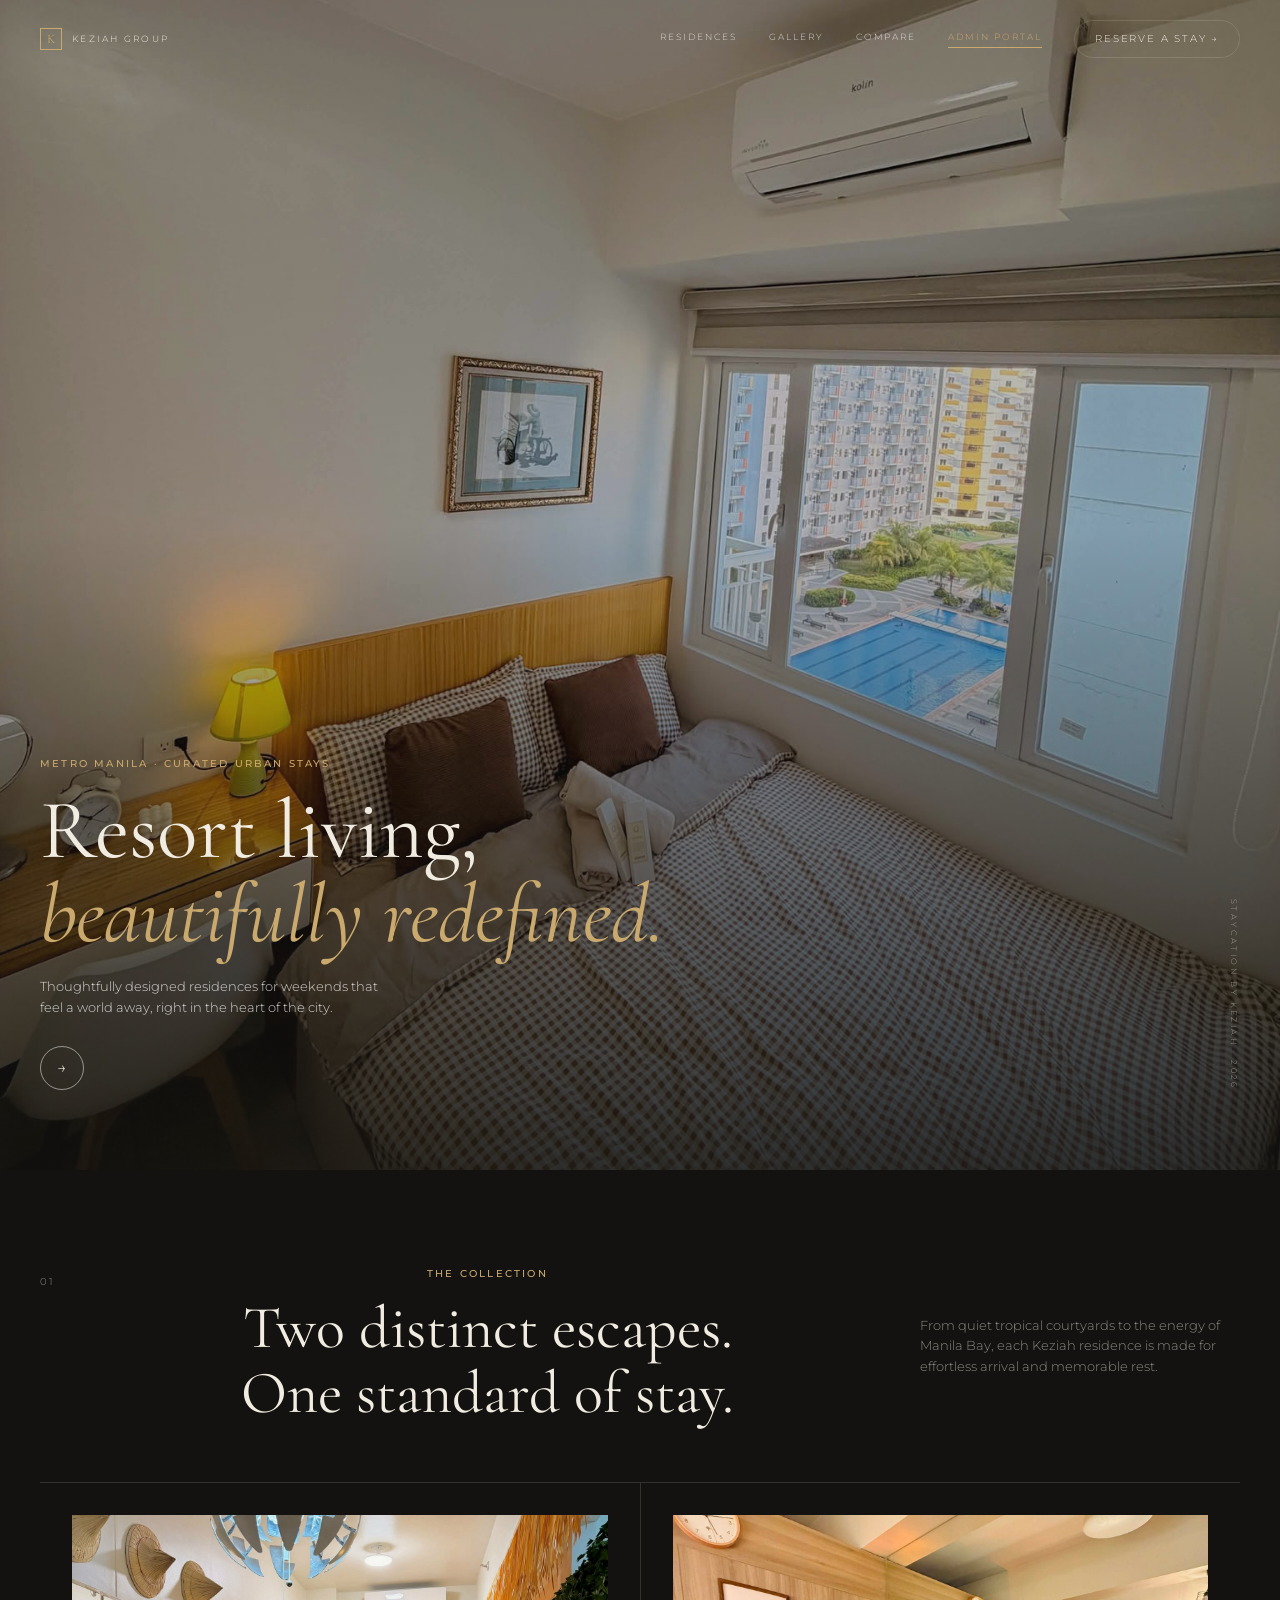
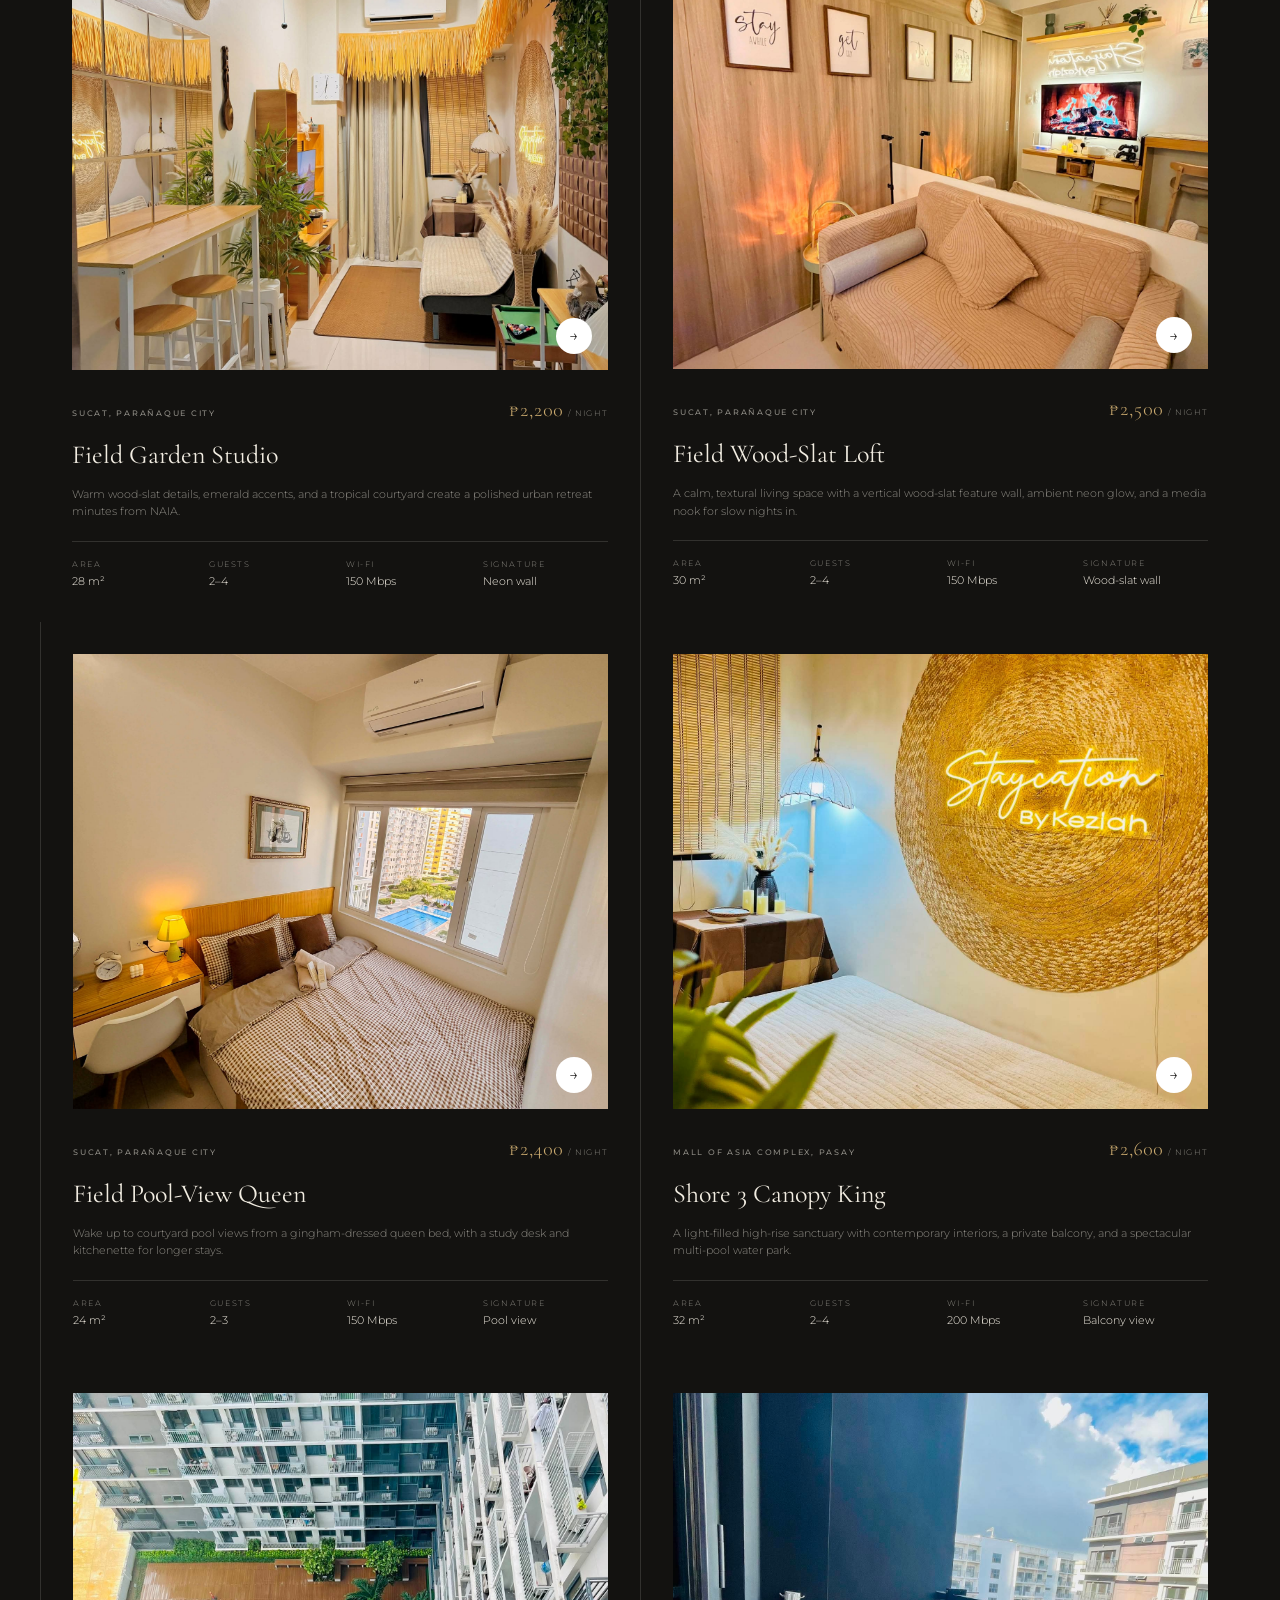
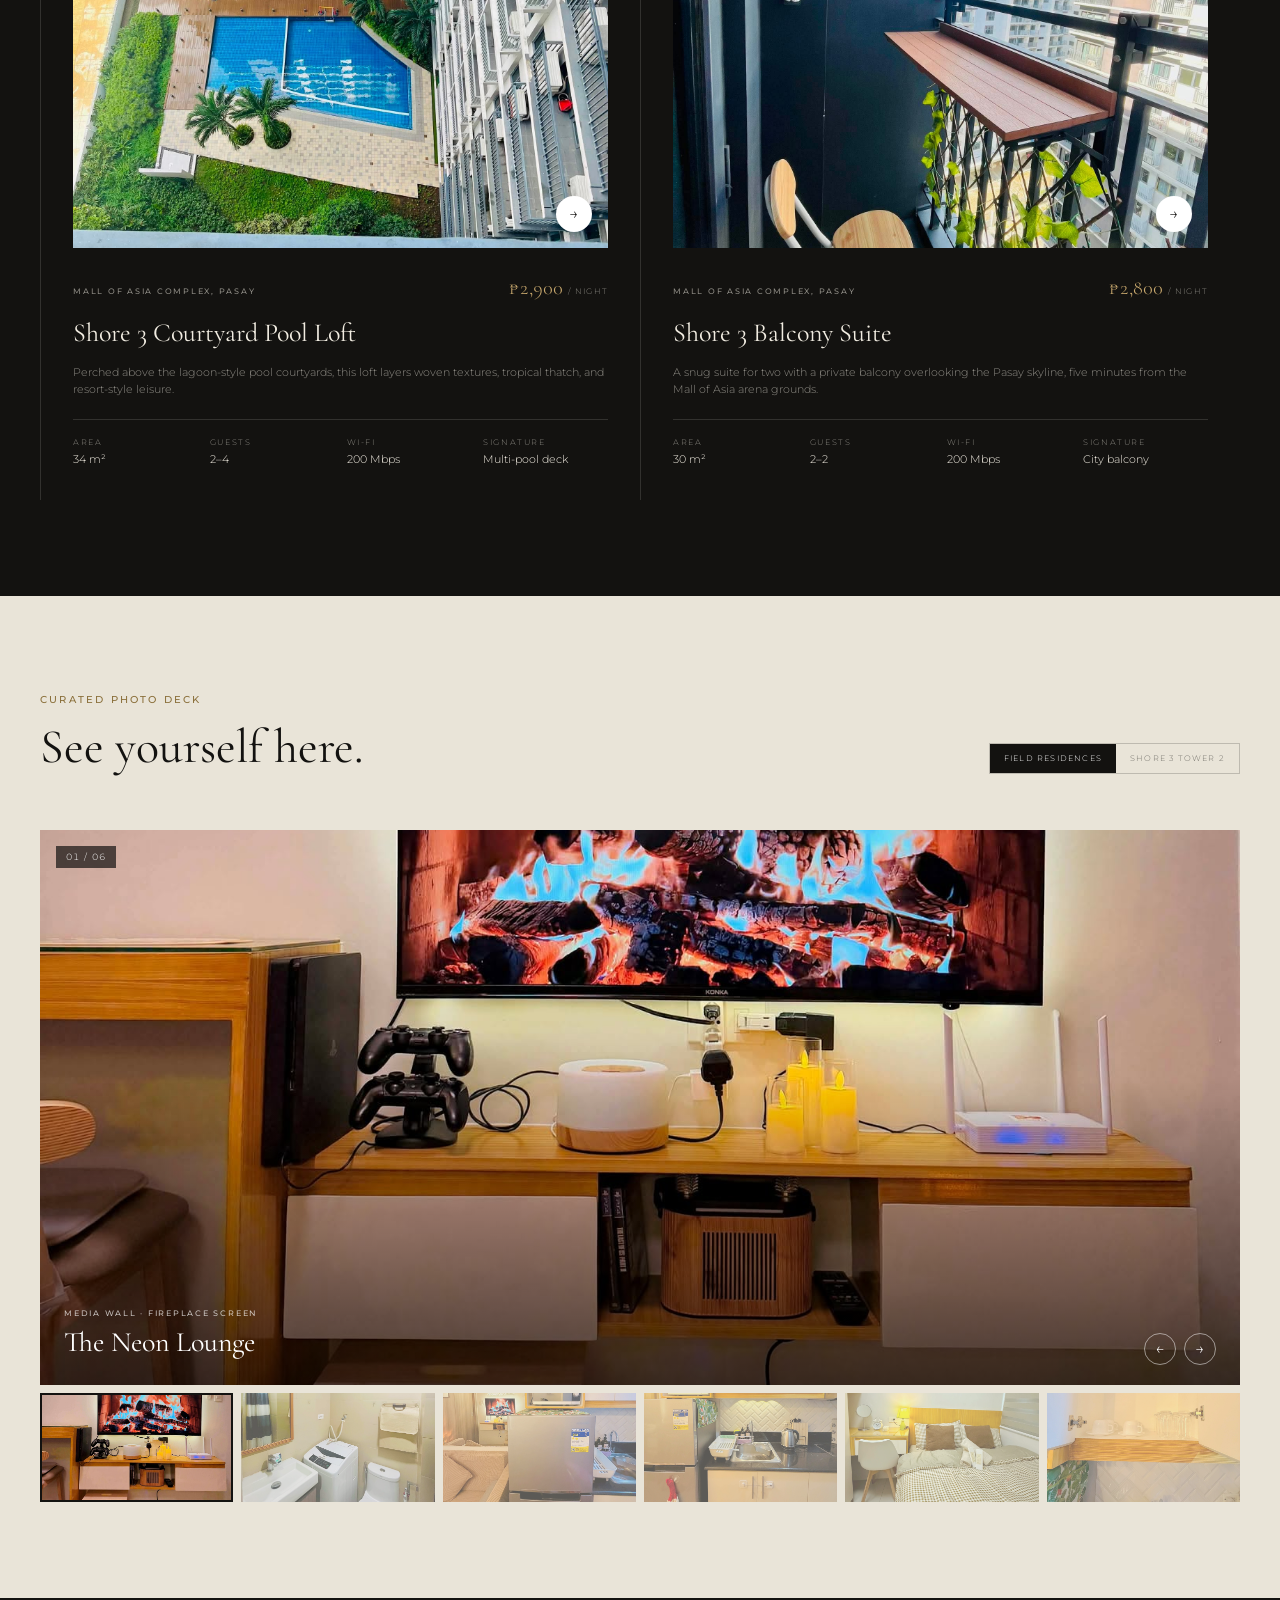
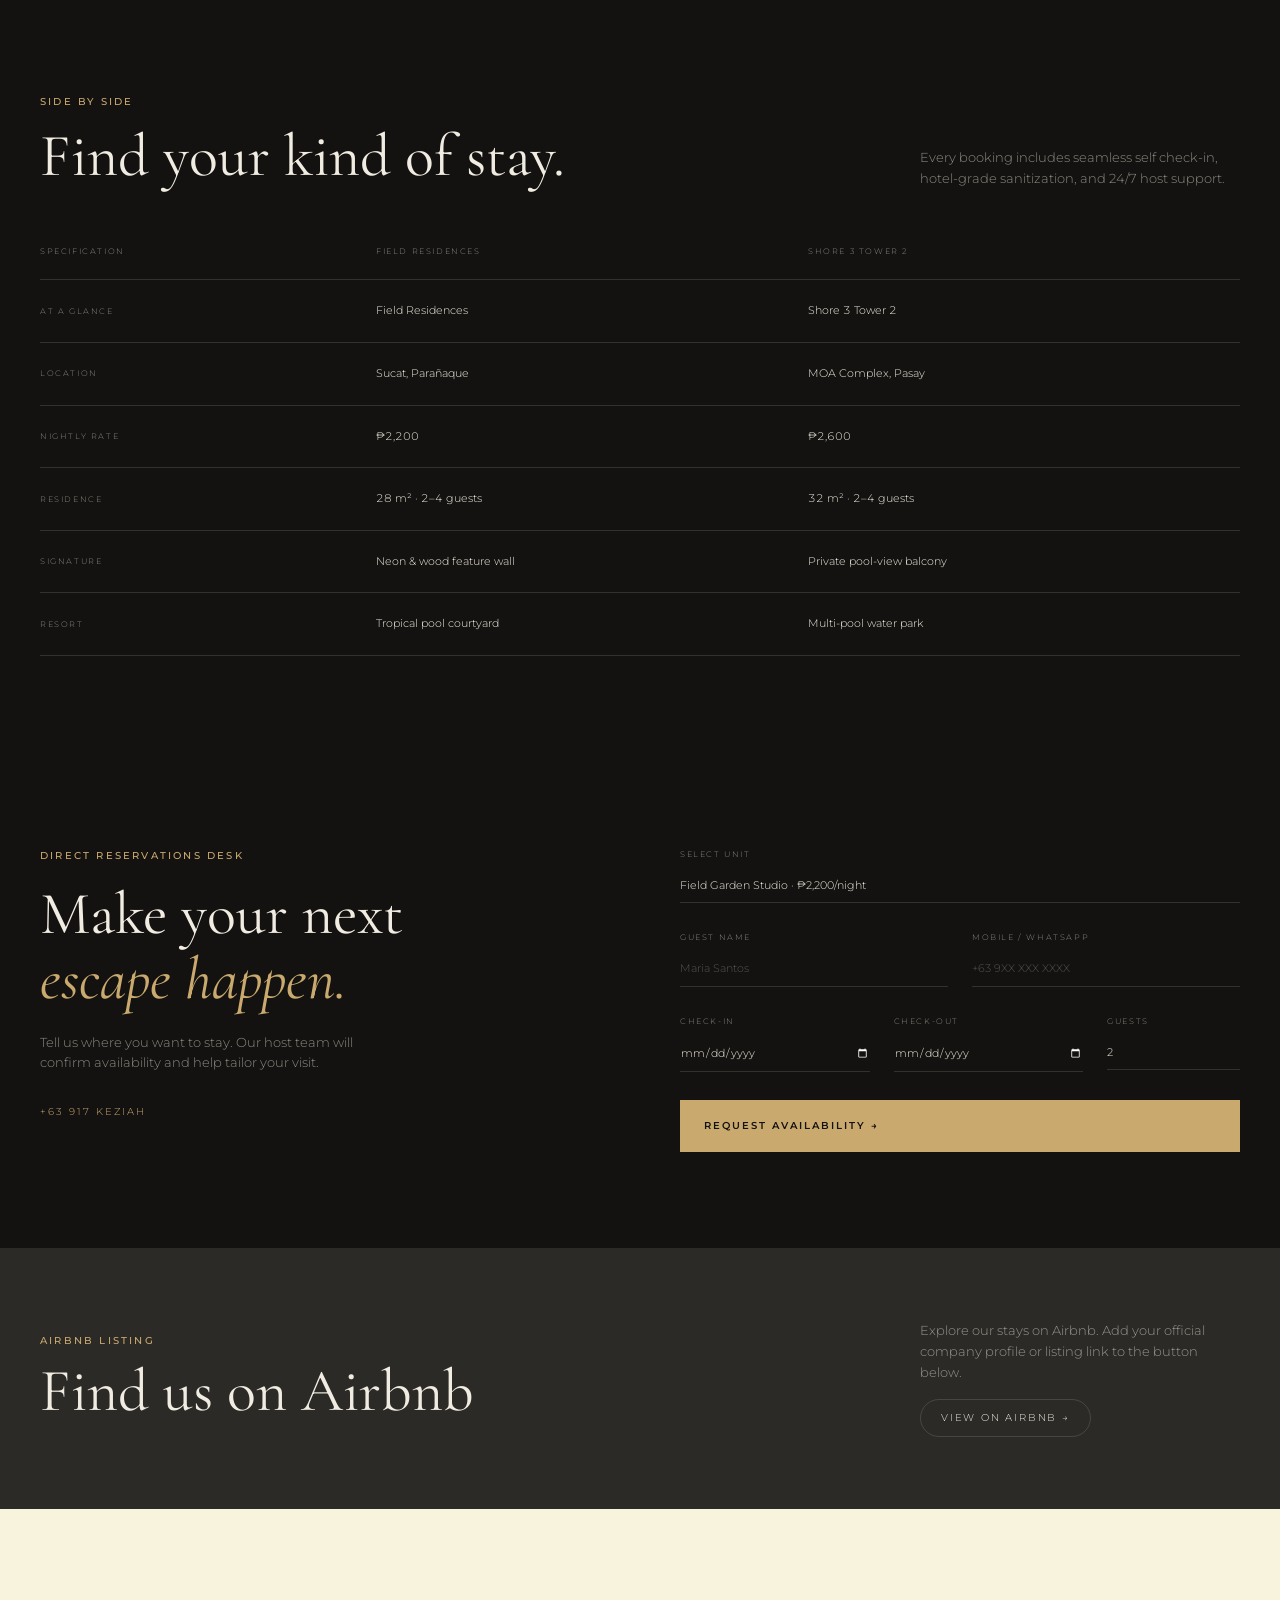
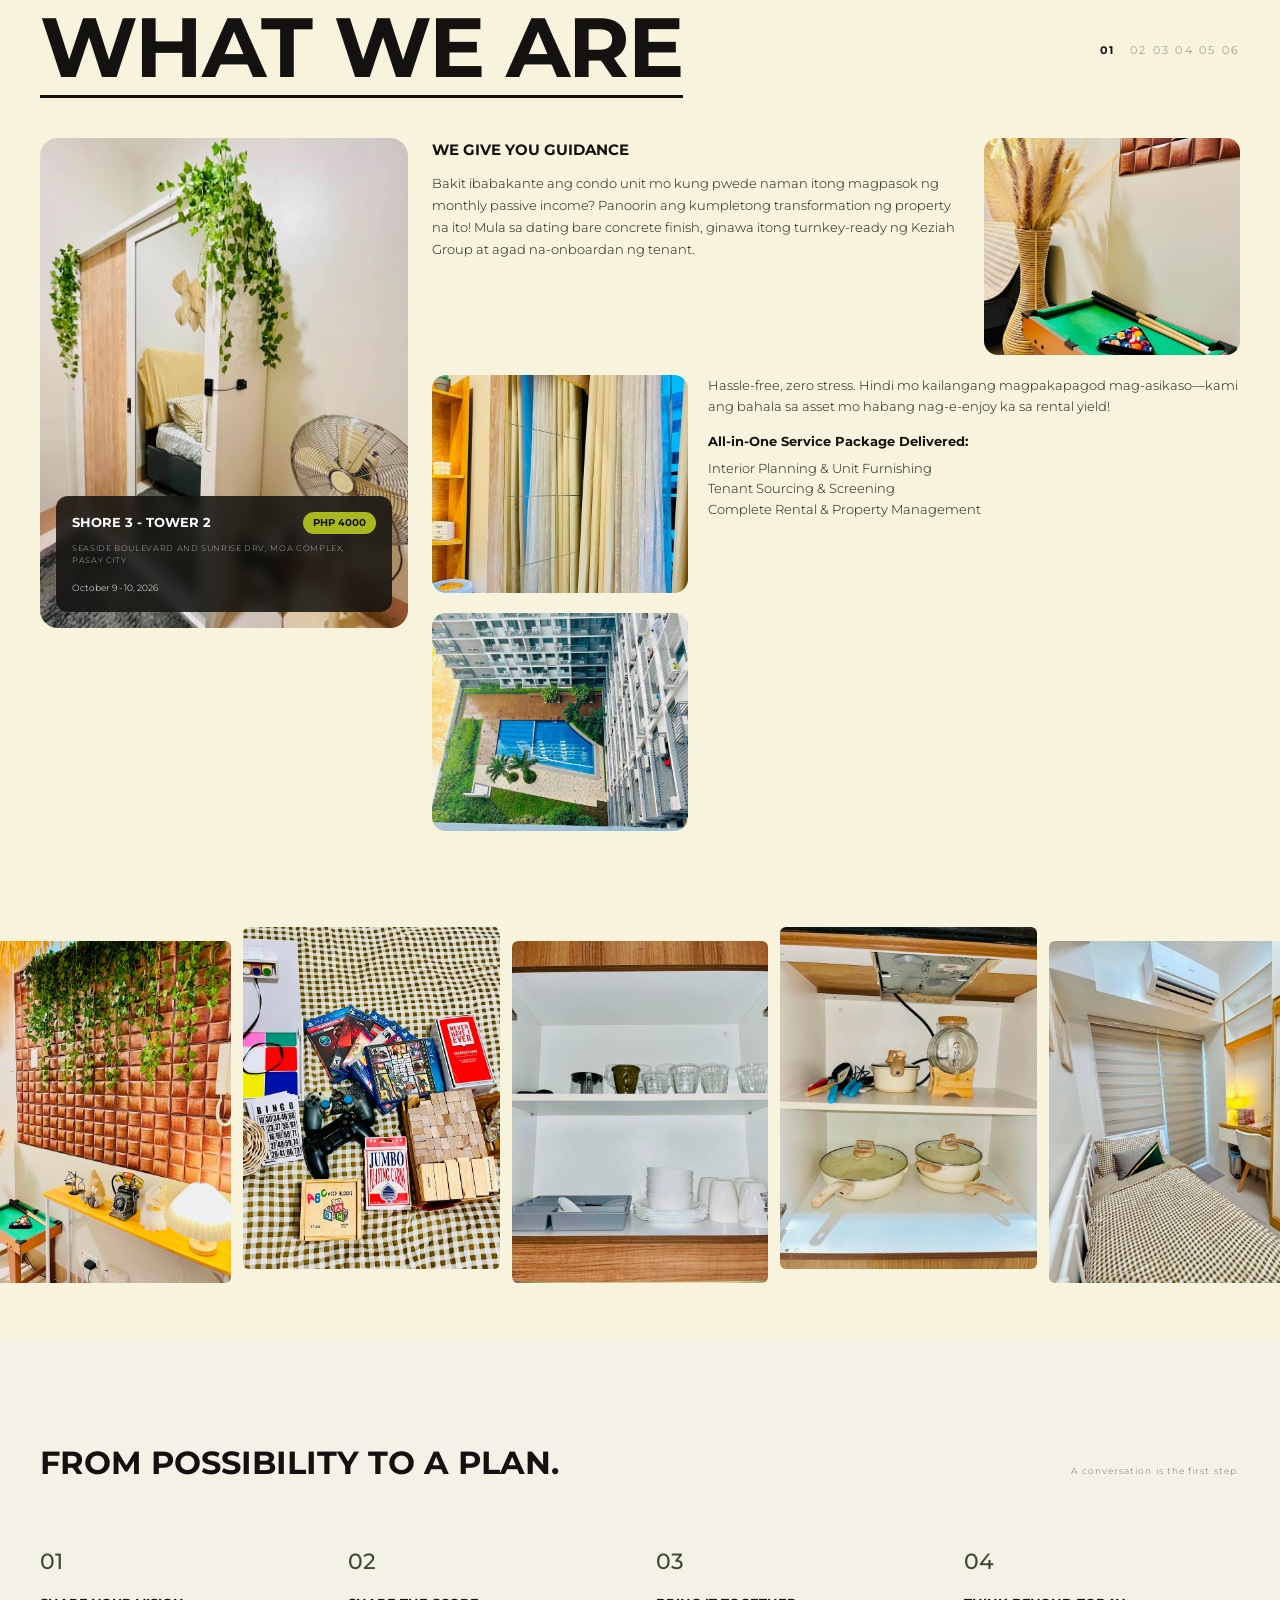
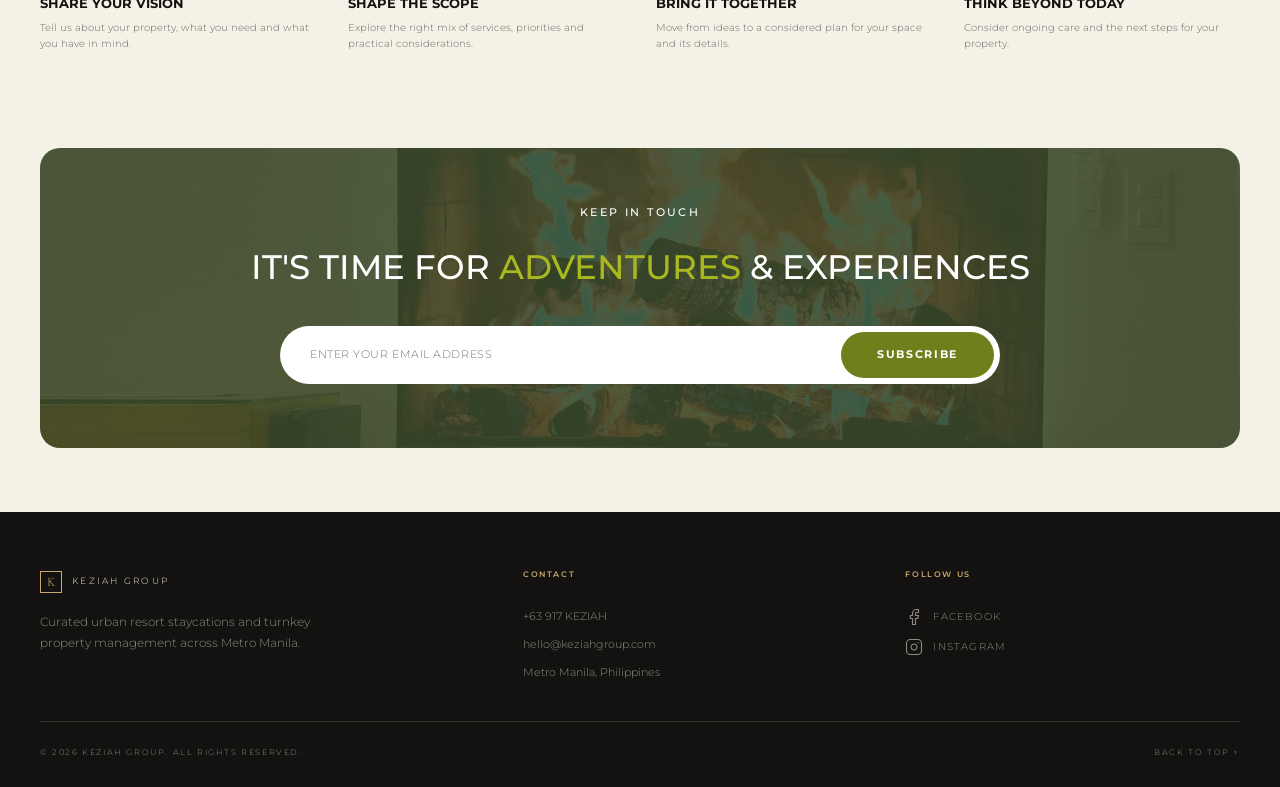
==== commit 4a9e21c1: "Commit RESPONSIVENESS" ====
--- a/ForPresent/index.html
+++ b/ForPresent/index.html
@@ -27,13 +27,19 @@
         <span class="brand-mark">K</span>
         <span class="brand-name">Keziah Group</span>
       </a>
-      <nav class="nav">
-        <a href="#residences">Residences</a>
-        <a href="#gallery">Gallery</a>
-        <a href="#compare">Compare</a>
-        <a href="admin-dashboard.html" class="nav-admin">Admin Portal</a>
-      </nav>
-      <a href="#reservation" class="btn-outline">Reserve a Stay &rarr;</a>
+      <input class="mobile-nav-toggle" type="checkbox" id="mobile-nav-toggle" />
+      <label class="mobile-nav-trigger" for="mobile-nav-toggle" aria-label="Toggle navigation">
+        <span></span><span></span><span></span>
+      </label>
+      <div class="header-menu">
+        <nav class="nav" aria-label="Main navigation">
+          <a href="#residences">Residences</a>
+          <a href="#gallery">Gallery</a>
+          <a href="#compare">Compare</a>
+          <a href="admin-dashboard.html" class="nav-admin">Admin Portal</a>
+        </nav>
+        <a href="#reservation" class="btn-outline">Reserve a Stay &rarr;</a>
+      </div>
     </div>
   </header>
 
@@ -393,7 +399,6 @@
               <address>Seaside Boulevard and Sunrise Drv, MOA Complex, Pasay City</address>
               <div class="feature-foot">
                 <time datetime="2026-10-09">October 9 - 10, 2026</time>
-                <a href="#reservation" class="corner-btn" aria-label="Inquire about Shore 3 Tower 2">&#8599;</a>
               </div>
             </div>
           </article>
@@ -405,11 +410,9 @@
             </div>
             <div class="tile">
               <img src="./images/Shore 3 Tower 2/764817234_1439947934846393_7141973612724028055_n.jpg" alt="Recreation nook with mini pool table and pampas grass" />
-              <span class="badge">&#8601;</span>
             </div>
             <div class="tile">
               <img src="./images/Shore 3 Tower 2/764550634_2268456940385711_9034622465181755152_n.jpg" alt="Turnkey hallway entryway with floor-to-ceiling mirror and drapery" />
-              <span class="badge">&#8599;</span>
             </div>
             <aside class="callout">
               <p>Hassle-free, zero stress. Hindi mo kailangang magpakapagod mag-asikaso&mdash;kami ang bahala sa asset mo habang nag-e-enjoy ka sa rental yield!</p>
@@ -422,7 +425,6 @@
             </aside>
             <div class="tile">
               <img src="./images/Shore 3 Tower 2/764531179_1577152200723843_4224525762653773561_n.jpg" alt="Overhead view of the Shore 3 resort swimming pool courtyard" />
-              <span class="badge right">&#8593;</span>
             </div>
           </div>
         </div>
@@ -478,12 +480,39 @@
 
   <!-- Footer -->
   <footer class="site-footer">
-    <div class="container footer-inner">
-      <div class="brand">
-        <span class="brand-mark">K</span>
-        <span class="brand-name">Keziah Group</span>
-      </div>
-      <p>Urban Resort Suite Collection &middot; Metro Manila</p>
+    <div class="container footer-grid">
+      <div class="footer-brand">
+        <div class="brand">
+          <span class="brand-mark">K</span>
+          <span class="brand-name">Keziah Group</span>
+        </div>
+        <p class="footer-tagline">Curated urban resort staycations and turnkey property management across Metro Manila.</p>
+      </div>
+
+      <div class="footer-col">
+        <span class="footer-heading">Contact</span>
+        <a href="tel:+63917KEZIAH" class="footer-link">+63 917 KEZIAH</a>
+        <a href="mailto:hello@keziahgroup.com" class="footer-link">hello@keziahgroup.com</a>
+        <p class="footer-link">Metro Manila, Philippines</p>
+      </div>
+
+      <div class="footer-col">
+        <span class="footer-heading">Follow Us</span>
+        <div class="social-links">
+          <a href="https://facebook.com/keziahgroup" target="_blank" rel="noopener noreferrer" class="social-link" aria-label="Follow Keziah Group on Facebook">
+            <svg class="social-icon" viewBox="0 0 24 24" aria-hidden="true" focusable="false"><path d="M18 2h-3a5 5 0 0 0-5 5v3H7v4h3v8h4v-8h3l1-4h-4V7a1 1 0 0 1 1-1h3z"/></svg>
+            <span>Facebook</span>
+          </a>
+          <a href="https://instagram.com/keziahgroup" target="_blank" rel="noopener noreferrer" class="social-link" aria-label="Follow Keziah Group on Instagram">
+            <svg class="social-icon" viewBox="0 0 24 24" aria-hidden="true" focusable="false"><rect x="2" y="2" width="20" height="20" rx="5" ry="5"/><path d="M16 11.37A4 4 0 1 1 12.63 8 4 4 0 0 1 16 11.37z"/><line x1="17.5" y1="6.5" x2="17.51" y2="6.5"/></svg>
+            <span>Instagram</span>
+          </a>
+        </div>
+      </div>
+    </div>
+
+    <div class="container footer-bottom">
+      <p>&copy; 2026 Keziah Group. All rights reserved.</p>
       <a href="#top">Back to Top &uarr;</a>
     </div>
   </footer>
--- a/ForPresent/style.css
+++ b/ForPresent/style.css
@@ -148,8 +148,7 @@
 }
 
 .round-arrow,
-.round-btn,
-.corner-btn {
+.round-btn {
   display: inline-grid;
   place-items: center;
   border-radius: 50%;
@@ -727,13 +726,6 @@
   align-items: center;
   font-size: 9px;
 }
-.corner-btn {
-  width: 28px;
-  height: 28px;
-  background: #2f7a3f;
-  color: #fff;
-}
-
 .bento {
   display: grid;
   grid-template-columns: repeat(3, 1fr);
@@ -763,25 +755,6 @@
   width: 100%;
   height: 100%;
   object-fit: cover;
-}
-.badge {
-  position: absolute;
-  left: 10px;
-  bottom: 10px;
-  display: grid;
-  place-items: center;
-  width: 28px;
-  height: 28px;
-  border-radius: 50%;
-  background: #2f7a3f;
-  color: #fff;
-  font-size: 13px;
-}
-.badge.right {
-  left: auto;
-  right: 10px;
-  top: 10px;
-  bottom: auto;
 }
 .callout {
   grid-column: span 2;
@@ -942,22 +915,89 @@
 /* ---------- Footer ---------- */
 .site-footer {
   background: var(--ink);
-  padding-block: 28px;
-}
-.footer-inner {
+  padding-block: 56px 28px;
+}
+.footer-grid {
+  display: grid;
+  grid-template-columns: 1.3fr 1fr 1fr;
+  gap: 48px;
+  padding-bottom: 40px;
+  border-bottom: 1px solid var(--line);
+}
+.footer-brand .brand {
+  margin-bottom: 18px;
+}
+.footer-tagline {
+  font-size: 12px;
+  line-height: 1.8;
+  color: var(--muted);
+  max-width: 300px;
+}
+.footer-heading {
+  display: block;
+  font-size: 8px;
+  font-weight: 600;
+  letter-spacing: 0.2em;
+  text-transform: uppercase;
+  color: var(--gold);
+  margin-bottom: 18px;
+}
+.footer-col {
+  display: flex;
+  flex-direction: column;
+  gap: 10px;
+}
+.footer-link {
+  font-size: 11px;
+  color: var(--muted);
+  transition: color 0.2s;
+}
+a.footer-link:hover {
+  color: #fff;
+}
+.social-links {
+  display: flex;
+  flex-direction: column;
+  gap: 12px;
+}
+.social-link {
+  display: inline-flex;
+  align-items: center;
+  gap: 10px;
+  font-size: 10px;
+  letter-spacing: 0.12em;
+  text-transform: uppercase;
+  color: var(--muted);
+  transition: color 0.2s;
+}
+.social-link:hover {
+  color: var(--gold);
+}
+.social-icon {
+  width: 18px;
+  height: 18px;
+  stroke: currentColor;
+  stroke-width: 1.5;
+  fill: none;
+  stroke-linecap: round;
+  stroke-linejoin: round;
+  flex: 0 0 auto;
+}
+.footer-bottom {
   display: flex;
   justify-content: space-between;
   align-items: center;
   gap: 24px;
-}
-.site-footer p,
-.site-footer a:not(.brand) {
+  padding-top: 24px;
+}
+.footer-bottom p,
+.footer-bottom a {
   font-size: 8px;
   letter-spacing: 0.2em;
   text-transform: uppercase;
   color: var(--muted);
 }
-.site-footer a:not(.brand):hover {
+.footer-bottom a:hover {
   color: var(--gold);
 }
 
@@ -1020,7 +1060,11 @@
   .hero-meta {
     display: none;
   }
-  .footer-inner {
+  .footer-grid {
+    grid-template-columns: 1fr;
+    gap: 32px;
+  }
+  .footer-bottom {
     flex-direction: column;
     text-align: center;
   }
@@ -1174,3 +1218,159 @@
   background: var(--ink);
   color: #fff;
 }
+
+/* ---------- Responsive navigation and refinements ---------- */
+.header-menu {
+  display: flex;
+  align-items: center;
+  gap: 32px;
+}
+.mobile-nav-toggle,
+.mobile-nav-trigger {
+  display: none;
+}
+
+@media (max-width: 900px) {
+  .header-inner {
+    position: relative;
+    flex-wrap: wrap;
+    padding-block: 16px;
+  }
+  .mobile-nav-toggle {
+    position: absolute;
+    width: 1px;
+    height: 1px;
+    opacity: 0;
+  }
+  .mobile-nav-trigger {
+    display: flex;
+    width: 40px;
+    height: 40px;
+    flex-direction: column;
+    justify-content: center;
+    gap: 5px;
+    padding: 8px;
+    border: 1px solid var(--line);
+    cursor: pointer;
+  }
+  .mobile-nav-trigger span {
+    display: block;
+    width: 100%;
+    height: 1px;
+    background: var(--text);
+  }
+  .mobile-nav-toggle:focus-visible + .mobile-nav-trigger {
+    outline: 1px solid var(--gold);
+    outline-offset: 3px;
+  }
+  .header-menu {
+    display: none;
+    width: 100%;
+    flex-direction: column;
+    align-items: stretch;
+    gap: 18px;
+    margin-top: 12px;
+    padding: 18px;
+    border: 1px solid var(--line);
+    background: var(--ink);
+  }
+  .mobile-nav-toggle:checked ~ .header-menu {
+    display: flex;
+  }
+  .header-menu .nav {
+    display: flex;
+    flex-direction: column;
+    gap: 16px;
+  }
+  .header-menu .nav a {
+    padding: 4px 0;
+  }
+  .header-menu .btn-outline {
+    align-self: flex-start;
+  }
+}
+
+@media (max-width: 560px) {
+  .container {
+    width: min(100% - 32px, var(--max));
+  }
+  .hero-headline {
+    font-size: clamp(38px, 10.5vw, 54px);
+  }
+  .hero-copy {
+    max-width: 100%;
+  }
+  .residence {
+    padding: 24px 0;
+  }
+  .residence-meta {
+    flex-wrap: wrap;
+    gap: 4px 12px;
+  }
+  .table-wrap {
+    max-width: 100%;
+  }
+  .compare-table {
+    min-width: 560px;
+  }
+  .deck-caption {
+    inset-inline: 16px;
+    gap: 12px;
+  }
+  .deck-caption h3 {
+    font-size: 23px;
+  }
+  .tabs {
+    max-width: 100%;
+  }
+  .tab {
+    padding-inline: 10px;
+  }
+  .strip-grid {
+    width: 100%;
+    margin-left: 0;
+    gap: 8px;
+  }
+  .watermark-row {
+    gap: 16px;
+  }
+  .watermark {
+    font-size: clamp(34px, 10vw, 54px);
+  }
+  .process-head {
+    gap: 8px;
+  }
+  .newsletter-inner {
+    padding: 40px 18px;
+  }
+  .newsletter-form button {
+    padding-inline: 20px;
+  }
+  .footer-grid {
+    gap: 28px;
+  }
+}
+
+@media (max-width: 380px) {
+  .container {
+    width: calc(100% - 28px);
+  }
+  .hero-headline {
+    font-size: 37px;
+  }
+  .residence-title {
+    font-size: 23px;
+  }
+  .tabs {
+    flex-wrap: wrap;
+  }
+  .tab {
+    flex: 1 1 130px;
+  }
+  .feature-top,
+  .feature-foot {
+    align-items: flex-start;
+    flex-direction: column;
+    gap: 6px;
+  }
+}
